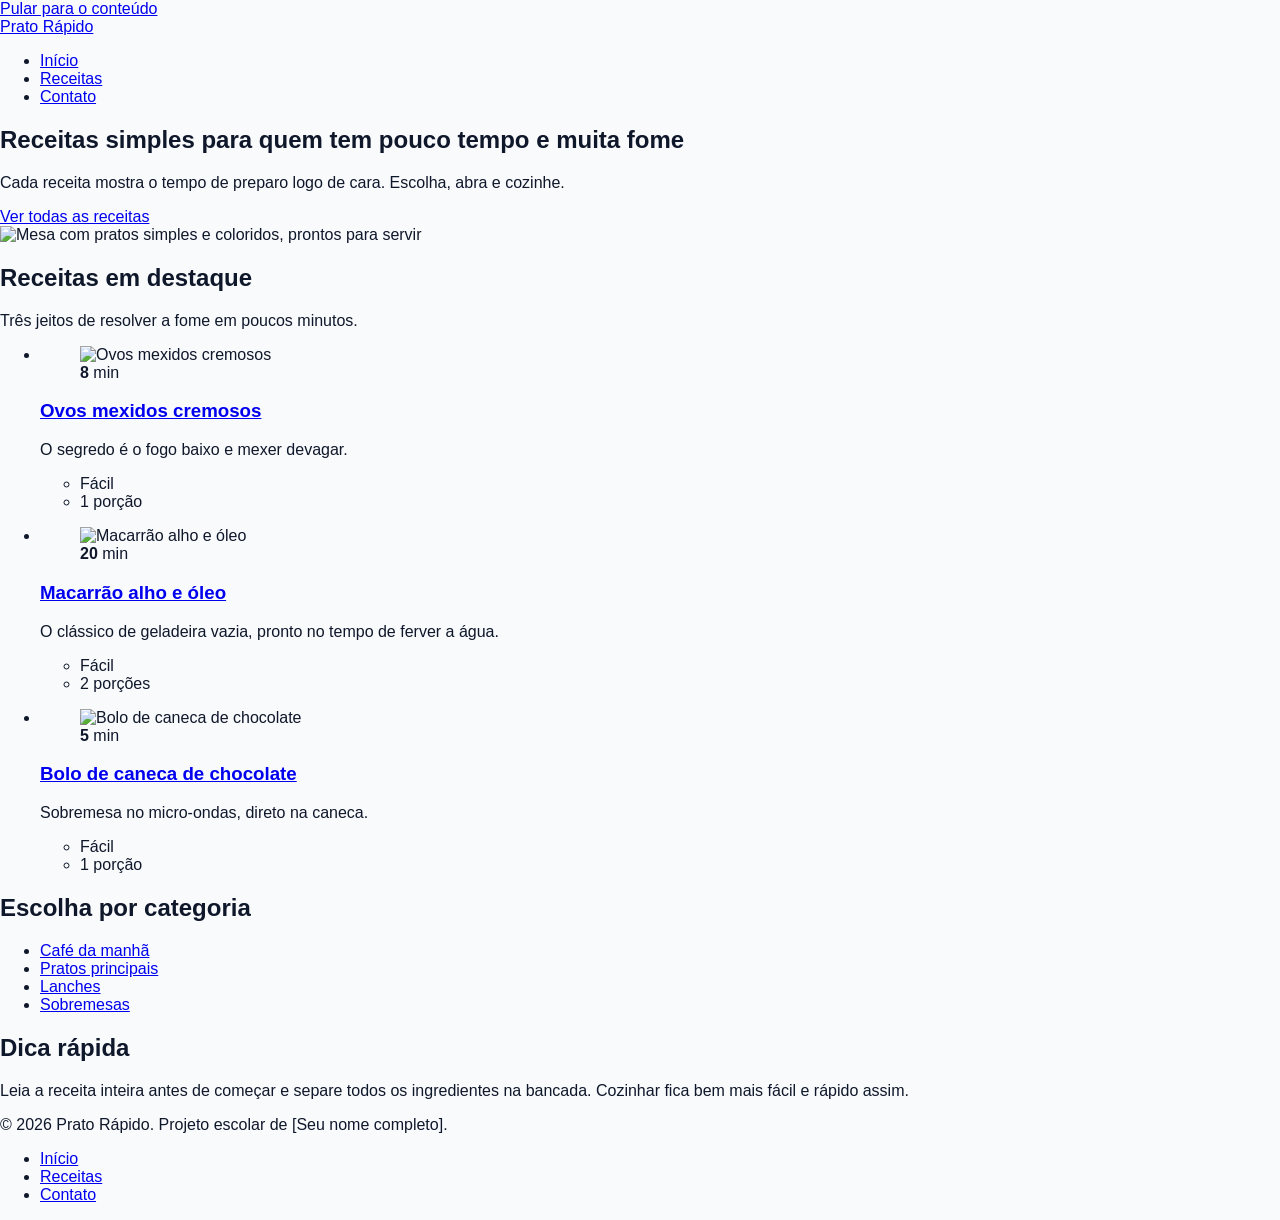
==== index.html @ 252219af "feat: adicionar arquivo index.html e páginas HTML do site" ====
<!doctype html>
<html lang="pt-BR">
  <head>
    <meta charset="UTF-8" />
    <meta
      name="viewport"
      content="width=device-width, initial-scale=1.0"
    />
    <title>Prato Rápido — receitas simples para quem tem pouco tempo</title>
    <meta
      name="description"
      content="Receitas simples e rápidas para quem está começando a cozinhar. Veja o tempo de preparo logo de cara."
    />
    <link
      rel="preconnect"
      href="https://fonts.googleapis.com"
    />
    <link
      rel="preconnect"
      href="https://fonts.gstatic.com"
      crossorigin
    />
    <link
      href="https://fonts.googleapis.com/css2?family=Bricolage+Grotesque:opsz,wght@12..96,500..800&family=DM+Sans:wght@400;500;700&display=swap"
      rel="stylesheet"
    />
    <link
      rel="stylesheet"
      href="/css/global.css"
    />
  </head>
  <body>
    <a
      class="skip-link"
      href="#conteudo"
      >Pular para o conteúdo</a
    >

    <header class="site-header">
      <div class="container header-inner">
        <a
          href="index.html"
          class="logo"
          >Prato Rápido</a
        >
        <nav
          class="main-nav"
          aria-label="Principal"
        >
          <ul>
            <li>
              <a
                href="index.html"
                aria-current="page"
                >Início</a
              >
            </li>
            <li><a href="receitas.html">Receitas</a></li>
            <li><a href="contato.html">Contato</a></li>
          </ul>
        </nav>
      </div>
    </header>

    <main id="conteudo">
      <section
        class="hero"
        aria-labelledby="hero-titulo"
      >
        <div class="container hero-inner">
          <div class="hero-text">
            <h1 id="hero-titulo">
              Receitas simples para quem tem pouco tempo e muita fome
            </h1>
            <p>
              Cada receita mostra o tempo de preparo logo de cara. Escolha, abra
              e cozinhe.
            </p>
            <a
              class="btn"
              href="receitas.html"
              >Ver todas as receitas</a
            >
          </div>
          <div class="hero-media">
            <img
              src="assets/images/hero.jpg"
              alt="Mesa com pratos simples e coloridos, prontos para servir"
              width="1200"
              height="900"
            />
          </div>
        </div>
      </section>

      <section
        class="section band"
        aria-labelledby="destaques-titulo"
      >
        <div class="container">
          <h2 id="destaques-titulo">Receitas em destaque</h2>
          <p class="section-intro">
            Três jeitos de resolver a fome em poucos minutos.
          </p>
          <ul class="cards">
            <li class="card">
              <article class="card-article">
                <figure class="card-media">
                  <img
                    src="assets/images/ovos-mexidos.jpg"
                    alt="Ovos mexidos cremosos"
                    width="800"
                    height="600"
                    loading="lazy"
                  />
                  <figcaption class="badge"><strong>8</strong> min</figcaption>
                </figure>
                <div class="card-body">
                  <h3>
                    <a href="receitas.html#ovos-mexidos"
                      >Ovos mexidos cremosos</a
                    >
                  </h3>
                  <p>O segredo é o fogo baixo e mexer devagar.</p>
                  <ul class="meta">
                    <li>Fácil</li>
                    <li>1 porção</li>
                  </ul>
                </div>
              </article>
            </li>

            <li class="card">
              <article class="card-article">
                <figure class="card-media">
                  <img
                    src="assets/images/macarrao-alho-oleo.jpg"
                    alt="Macarrão alho e óleo"
                    width="800"
                    height="600"
                    loading="lazy"
                  />
                  <figcaption class="badge"><strong>20</strong> min</figcaption>
                </figure>
                <div class="card-body">
                  <h3>
                    <a href="receitas.html#macarrao-alho-oleo"
                      >Macarrão alho e óleo</a
                    >
                  </h3>
                  <p>
                    O clássico de geladeira vazia, pronto no tempo de ferver a
                    água.
                  </p>
                  <ul class="meta">
                    <li>Fácil</li>
                    <li>2 porções</li>
                  </ul>
                </div>
              </article>
            </li>

            <li class="card">
              <article class="card-article">
                <figure class="card-media">
                  <img
                    src="assets/images/bolo-caneca.jpg"
                    alt="Bolo de caneca de chocolate"
                    width="800"
                    height="600"
                    loading="lazy"
                  />
                  <figcaption class="badge"><strong>5</strong> min</figcaption>
                </figure>
                <div class="card-body">
                  <h3>
                    <a href="receitas.html#bolo-caneca"
                      >Bolo de caneca de chocolate</a
                    >
                  </h3>
                  <p>Sobremesa no micro-ondas, direto na caneca.</p>
                  <ul class="meta">
                    <li>Fácil</li>
                    <li>1 porção</li>
                  </ul>
                </div>
              </article>
            </li>
          </ul>
        </div>
      </section>

      <section
        class="section"
        aria-labelledby="categorias-titulo"
      >
        <div class="container">
          <h2 id="categorias-titulo">Escolha por categoria</h2>
          <ul class="chips">
            <li><a href="receitas.html#cafe">Café da manhã</a></li>
            <li><a href="receitas.html#principais">Pratos principais</a></li>
            <li><a href="receitas.html#lanches">Lanches</a></li>
            <li><a href="receitas.html#sobremesas">Sobremesas</a></li>
          </ul>
        </div>
      </section>

      <div class="container tip-wrap">
        <aside
          class="tip"
          aria-labelledby="dica-titulo"
        >
          <h2 id="dica-titulo">Dica rápida</h2>
          <p>
            Leia a receita inteira antes de começar e separe todos os
            ingredientes na bancada. Cozinhar fica bem mais fácil e rápido
            assim.
          </p>
        </aside>
      </div>
    </main>

    <footer class="site-footer">
      <div class="container footer-inner">
        <p>&copy; 2026 Prato Rápido. Projeto escolar de [Seu nome completo].</p>
        <nav
          class="footer-nav"
          aria-label="Rodapé"
        >
          <ul>
            <li><a href="index.html">Início</a></li>
            <li><a href="receitas.html">Receitas</a></li>
            <li><a href="contato.html">Contato</a></li>
          </ul>
        </nav>
      </div>
    </footer>
  </body>
</html>
---- css/global.css ----
:root {
  --color-background: #f8fafc;
  --color-text: #0f172a;
  --color-primary: #2563eb;
}

html {
  font-size: 100%;
}

body {
  margin: 0;
  color: var(--color-text);
  background-color: var(--color-background);
  font-family: Arial, Helvetica, sans-serif;
}
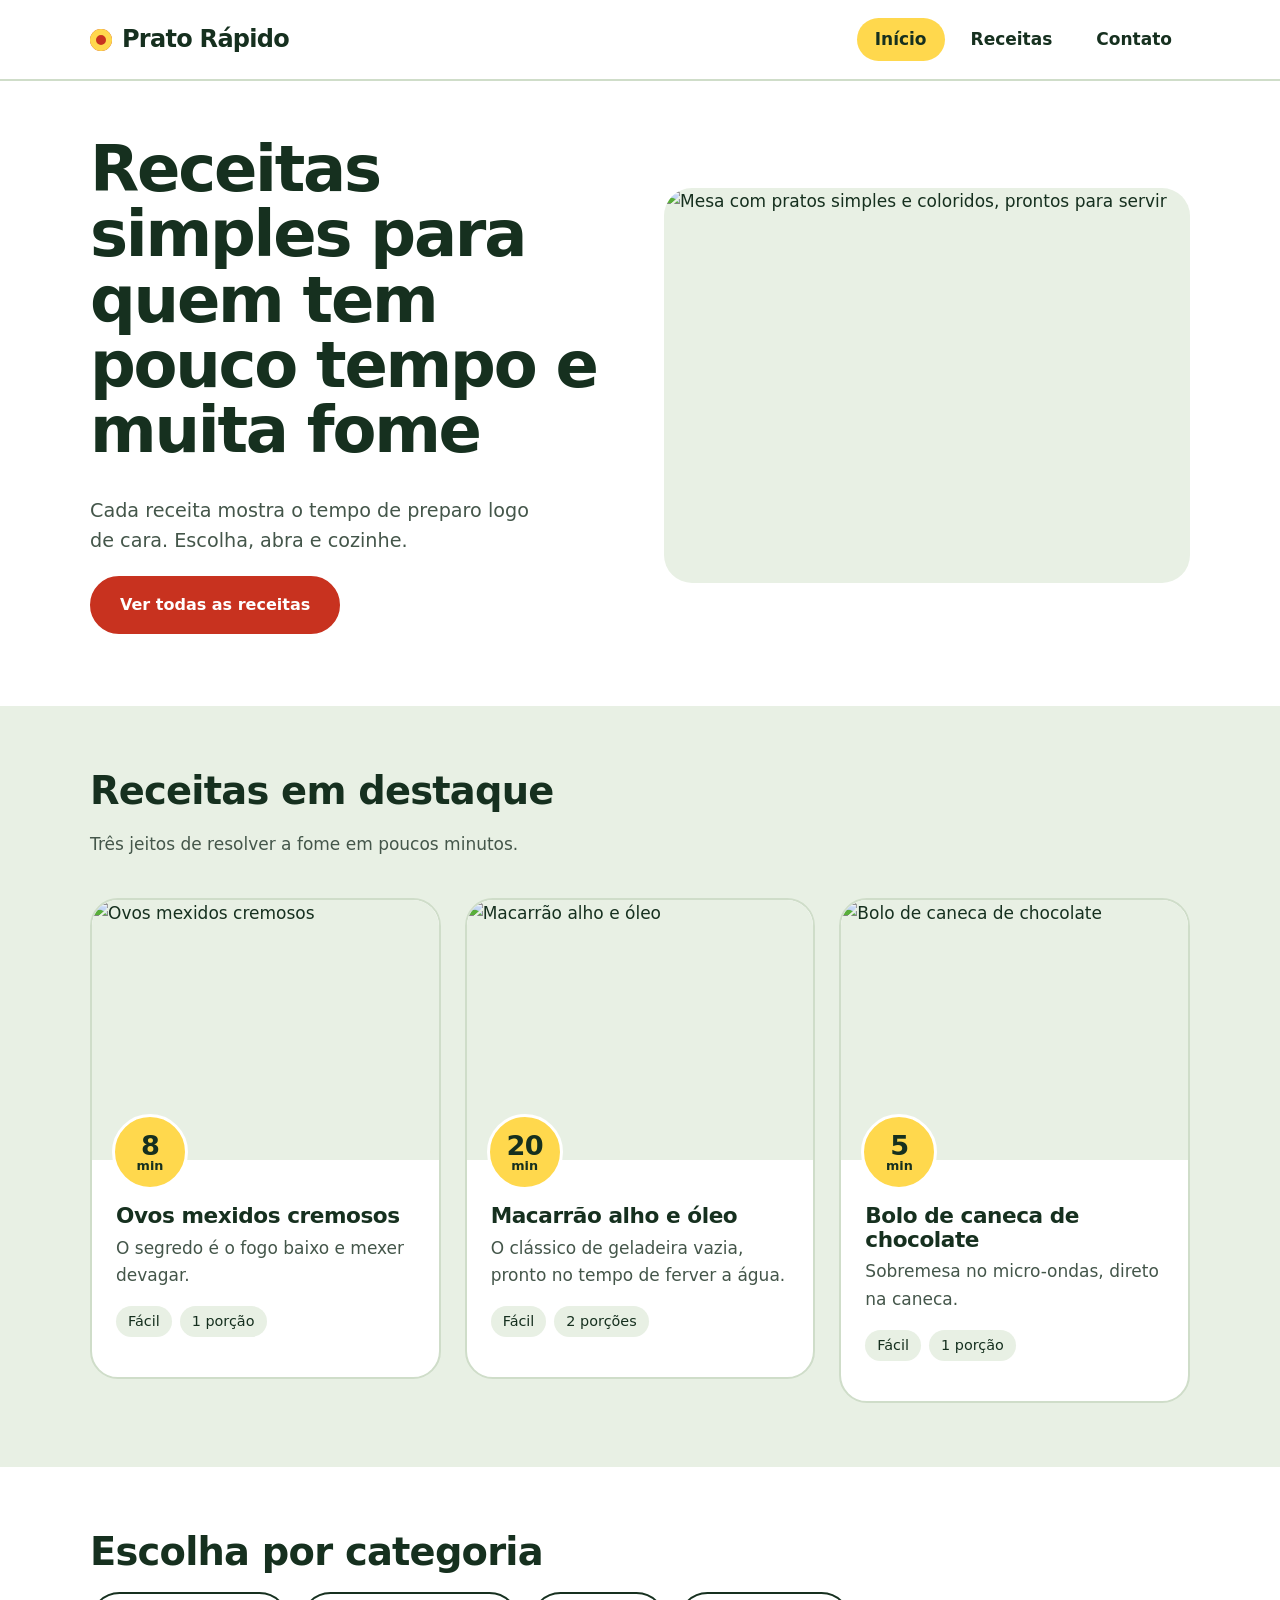
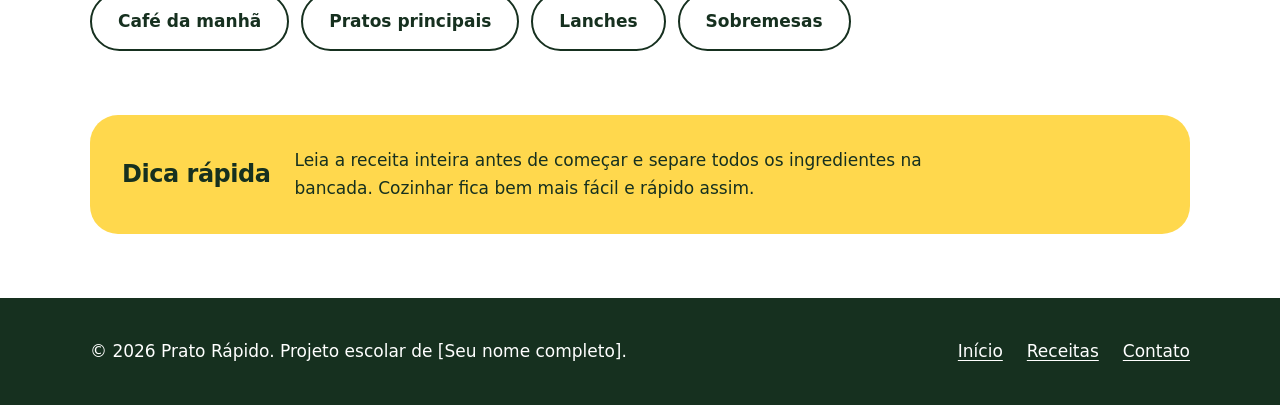
==== commit b419150e: "feat(index): adiciona imagens de destaque na seção principal" ====
--- a/index.html
+++ b/index.html
@@ -84,7 +84,7 @@
           </div>
           <div class="hero-media">
             <img
-              src="assets/images/hero.jpg"
+              src="img/hero.webp"
               alt="Mesa com pratos simples e coloridos, prontos para servir"
               width="1200"
               height="900"
@@ -107,7 +107,7 @@
               <article class="card-article">
                 <figure class="card-media">
                   <img
-                    src="assets/images/ovos-mexidos.jpg"
+                    src="img/ovos.jpeg"
                     alt="Ovos mexidos cremosos"
                     width="800"
                     height="600"
@@ -134,7 +134,7 @@
               <article class="card-article">
                 <figure class="card-media">
                   <img
-                    src="assets/images/macarrao-alho-oleo.jpg"
+                    src="img/macarrao.jpg"
                     alt="Macarrão alho e óleo"
                     width="800"
                     height="600"
@@ -164,7 +164,7 @@
               <article class="card-article">
                 <figure class="card-media">
                   <img
-                    src="assets/images/bolo-caneca.jpg"
+                    src="img/bolo.webp"
                     alt="Bolo de caneca de chocolate"
                     width="800"
                     height="600"
--- a/css/global.css
+++ b/css/global.css
@@ -1,16 +1,624 @@
+/* ===========================================================
+   PRATO RÁPIDO — global.css (Versão 1: HTML + CSS)
+   Layouts feitos com Flexbox.
+   =========================================================== */
+
+/* ---------- 1. Tokens ---------- */
 :root {
-  --color-background: #f8fafc;
-  --color-text: #0f172a;
-  --color-primary: #2563eb;
-}
-
-html {
-  font-size: 100%;
+  --leaf: #16301f; /* texto e rodapé */
+  --leaf-soft: #44564a; /* texto secundário */
+  --tomato: #c8321f; /* ações (contraste 5,3:1 com branco) */
+  --tomato-dark: #a82616;
+  --lemon: #ffd84d; /* selo de tempo e dica */
+  --sage: #e8f0e4; /* faixas de fundo */
+  --sage-line: #cfddc9; /* bordas */
+  --white: #ffffff;
+
+  --font-display: 'Bricolage Grotesque', 'Trebuchet MS', system-ui, sans-serif;
+  --font-body: 'DM Sans', system-ui, -apple-system, 'Segoe UI', sans-serif;
+
+  --radius-lg: 28px;
+  --radius-md: 16px;
+  --gap: 24px;
+  --max: 1100px;
+}
+
+/* ---------- 2. Base ---------- */
+*,
+*::before,
+*::after {
+  box-sizing: border-box;
 }
 
 body {
   margin: 0;
-  color: var(--color-text);
-  background-color: var(--color-background);
-  font-family: Arial, Helvetica, sans-serif;
-}
+  font-family: var(--font-body);
+  font-size: 1.0625rem;
+  line-height: 1.6;
+  color: var(--leaf);
+  background: var(--white);
+}
+
+img {
+  max-width: 100%;
+  height: auto;
+  display: block;
+}
+figure {
+  margin: 0;
+}
+ul,
+ol {
+  margin: 0;
+  padding: 0;
+}
+p {
+  margin: 0 0 1em;
+}
+
+h1,
+h2,
+h3,
+h4 {
+  font-family: var(--font-display);
+  line-height: 1.1;
+  letter-spacing: -0.02em;
+  margin: 0 0 0.5em;
+}
+h1 {
+  font-size: clamp(2.3rem, 6vw, 4rem);
+  font-weight: 800;
+  letter-spacing: -0.035em;
+  line-height: 1.02;
+}
+h2 {
+  font-size: clamp(1.7rem, 3.5vw, 2.4rem);
+  font-weight: 700;
+}
+h3 {
+  font-size: 1.35rem;
+  font-weight: 700;
+}
+h4 {
+  font-size: 1.05rem;
+  font-weight: 700;
+  letter-spacing: 0;
+  margin-bottom: 0.35em;
+}
+
+a {
+  color: var(--tomato);
+  text-underline-offset: 3px;
+}
+a:hover {
+  color: var(--tomato-dark);
+}
+
+:focus-visible {
+  outline: 3px solid var(--tomato);
+  outline-offset: 3px;
+  border-radius: 4px;
+}
+
+.container {
+  width: min(100% - 48px, var(--max));
+  margin-inline: auto;
+}
+
+.skip-link {
+  position: absolute;
+  left: 16px;
+  top: -80px;
+  background: var(--leaf);
+  color: var(--white);
+  padding: 10px 16px;
+  border-radius: var(--radius-md);
+  z-index: 100;
+}
+.skip-link:focus {
+  top: 12px;
+  color: var(--white);
+}
+
+/* ---------- 3. Cabeçalho e menu (Flexbox) ---------- */
+.site-header {
+  background: var(--white);
+  border-bottom: 2px solid var(--sage-line);
+}
+.header-inner {
+  display: flex;
+  align-items: center;
+  justify-content: space-between;
+  flex-wrap: wrap;
+  gap: 12px 32px;
+  padding-block: 18px;
+}
+.logo {
+  display: flex;
+  align-items: center;
+  gap: 10px;
+  font-family: var(--font-display);
+  font-weight: 800;
+  font-size: 1.5rem;
+  letter-spacing: -0.03em;
+  color: var(--leaf);
+  text-decoration: none;
+}
+.logo::before {
+  content: '';
+  width: 22px;
+  height: 22px;
+  border-radius: 50%;
+  background: var(--tomato);
+  box-shadow: inset 0 0 0 6px var(--lemon);
+}
+.logo:hover {
+  color: var(--leaf);
+}
+
+.main-nav ul {
+  display: flex;
+  flex-wrap: wrap;
+  gap: 8px;
+  list-style: none;
+}
+.main-nav a {
+  display: block;
+  padding: 8px 18px;
+  border-radius: 999px;
+  font-weight: 700;
+  color: var(--leaf);
+  text-decoration: none;
+  transition: background-color 0.15s ease;
+}
+.main-nav a:hover {
+  background: var(--sage);
+  color: var(--leaf);
+}
+.main-nav a[aria-current='page'] {
+  background: var(--lemon);
+}
+
+/* ---------- 4. Botões ---------- */
+.btn {
+  display: inline-block;
+  padding: 14px 28px;
+  border: 2px solid var(--tomato);
+  border-radius: 999px;
+  background: var(--tomato);
+  color: var(--white);
+  font-family: var(--font-body);
+  font-size: 1rem;
+  font-weight: 700;
+  text-decoration: none;
+  cursor: pointer;
+  transition:
+    background-color 0.15s ease,
+    border-color 0.15s ease;
+}
+.btn:hover {
+  background: var(--tomato-dark);
+  border-color: var(--tomato-dark);
+  color: var(--white);
+}
+
+/* ---------- 5. Hero ---------- */
+.hero {
+  padding-block: 56px 72px;
+}
+.hero-inner {
+  display: flex;
+  align-items: center;
+  gap: 48px;
+}
+.hero-text {
+  flex: 1 1 50%;
+}
+.hero-text p {
+  max-width: 38ch;
+  color: var(--leaf-soft);
+  font-size: 1.2rem;
+}
+.hero-media {
+  flex: 1 1 50%;
+}
+.hero-media img {
+  width: 100%;
+  aspect-ratio: 4 / 3;
+  object-fit: cover;
+  border-radius: var(--radius-lg);
+  background: var(--sage);
+}
+
+/* ---------- 6. Seções ---------- */
+.section {
+  padding-block: 64px;
+}
+.band {
+  background: var(--sage);
+}
+.section-intro {
+  max-width: 56ch;
+  color: var(--leaf-soft);
+  margin-bottom: 40px;
+}
+
+/* ---------- 7. Cards de receita (Flexbox) ---------- */
+.cards {
+  display: flex;
+  flex-wrap: wrap;
+  align-items: flex-start;
+  gap: 48px var(--gap);
+  list-style: none;
+}
+.card {
+  flex: 1 1 300px;
+  max-width: 520px;
+  display: flex;
+  flex-direction: column;
+  background: var(--white);
+  border: 2px solid var(--sage-line);
+  border-radius: var(--radius-lg);
+}
+.card-media {
+  position: relative;
+}
+.card-media img {
+  width: 100%;
+  aspect-ratio: 4 / 3;
+  object-fit: cover;
+  border-radius: calc(var(--radius-lg) - 2px) calc(var(--radius-lg) - 2px) 0 0;
+  background: var(--sage);
+}
+
+/* selo de tempo: elemento de assinatura do portal */
+.badge {
+  position: absolute;
+  left: 20px;
+  bottom: -30px;
+  width: 76px;
+  height: 76px;
+  display: flex;
+  flex-direction: column;
+  align-items: center;
+  justify-content: center;
+  border-radius: 50%;
+  background: var(--lemon);
+  border: 3px solid var(--white);
+  color: var(--leaf);
+  font-size: 0.8rem;
+  font-weight: 700;
+  line-height: 1;
+}
+.badge strong {
+  font-family: var(--font-display);
+  font-size: 1.7rem;
+  font-weight: 800;
+  letter-spacing: -0.03em;
+}
+
+.card-body {
+  display: flex;
+  flex-direction: column;
+  flex: 1;
+  padding: 44px 24px 24px;
+}
+.card-body h3 {
+  margin-bottom: 0.3em;
+}
+.card-body h3 a {
+  color: var(--leaf);
+  text-decoration: none;
+}
+.card-body h3 a:hover {
+  color: var(--tomato);
+  text-decoration: underline;
+}
+.card-body > p {
+  color: var(--leaf-soft);
+}
+
+.meta {
+  display: flex;
+  flex-wrap: wrap;
+  gap: 8px;
+  list-style: none;
+  margin-bottom: 16px;
+}
+.meta li {
+  padding: 4px 12px;
+  border-radius: 999px;
+  background: var(--sage);
+  font-size: 0.9rem;
+  font-weight: 500;
+}
+
+/* ingredientes e preparo (details/summary: HTML puro) */
+details {
+  margin-top: 4px;
+}
+summary {
+  display: inline-block;
+  padding: 10px 20px;
+  border: 2px solid var(--leaf);
+  border-radius: 999px;
+  font-weight: 700;
+  cursor: pointer;
+  list-style: none;
+  transition: background-color 0.15s ease;
+}
+summary::-webkit-details-marker {
+  display: none;
+}
+summary:hover {
+  background: var(--lemon);
+}
+details[open] summary {
+  background: var(--leaf);
+  color: var(--white);
+}
+details[open] summary:hover {
+  background: var(--leaf);
+}
+.recipe-steps {
+  padding-top: 20px;
+}
+.recipe-steps ul,
+.recipe-steps ol {
+  padding-left: 1.3em;
+  margin-bottom: 16px;
+}
+.recipe-steps li {
+  margin-bottom: 6px;
+}
+.recipe-steps li::marker {
+  color: var(--tomato);
+  font-weight: 700;
+}
+
+/* ---------- 8. Categorias (chips) ---------- */
+.chips {
+  display: flex;
+  flex-wrap: wrap;
+  gap: 12px;
+  list-style: none;
+}
+.chips a {
+  display: block;
+  padding: 14px 26px;
+  border: 2px solid var(--leaf);
+  border-radius: 999px;
+  background: var(--white);
+  color: var(--leaf);
+  font-weight: 700;
+  text-decoration: none;
+  transition: background-color 0.15s ease;
+}
+.chips a:hover {
+  background: var(--lemon);
+  color: var(--leaf);
+}
+
+/* ---------- 9. Dica rápida (aside) ---------- */
+.tip {
+  display: flex;
+  align-items: center;
+  gap: 24px;
+  padding: 32px;
+  border-radius: var(--radius-lg);
+  background: var(--lemon);
+}
+.tip h2 {
+  font-size: 1.5rem;
+  margin: 0;
+  flex: 0 0 auto;
+}
+.tip p {
+  margin: 0;
+  flex: 1 1 auto;
+  max-width: 60ch;
+}
+
+/* ---------- 10. Página de receitas ---------- */
+.page-head {
+  padding-block: 56px 32px;
+}
+.page-head p {
+  max-width: 56ch;
+  color: var(--leaf-soft);
+  font-size: 1.15rem;
+}
+.category-nav {
+  padding-bottom: 8px;
+}
+.category-block {
+  padding-block: 40px;
+}
+.category-block + .category-block {
+  border-top: 2px solid var(--sage-line);
+}
+.category-block h2 {
+  margin-bottom: 32px;
+}
+
+/* ---------- 11. Contato (Flexbox) ---------- */
+.contact-layout {
+  display: flex;
+  align-items: flex-start;
+  gap: 48px;
+}
+.contact-form {
+  flex: 1 1 60%;
+}
+.about-box {
+  flex: 1 1 32%;
+  padding: 28px;
+  border: 2px solid var(--sage-line);
+  border-radius: var(--radius-lg);
+  background: var(--sage);
+}
+.about-box p:last-child {
+  margin-bottom: 0;
+}
+
+.field {
+  display: flex;
+  flex-direction: column;
+  gap: 6px;
+  margin-bottom: 20px;
+  border: 0;
+  padding: 0;
+}
+.field label,
+.field legend {
+  font-weight: 700;
+  padding: 0;
+}
+.field input[type='text'],
+.field input[type='email'],
+.field select,
+.field textarea {
+  width: 100%;
+  padding: 12px 16px;
+  border: 2px solid var(--sage-line);
+  border-radius: var(--radius-md);
+  background: var(--white);
+  font-family: var(--font-body);
+  font-size: 1rem;
+  color: var(--leaf);
+}
+.field textarea {
+  min-height: 150px;
+  resize: vertical;
+}
+.field input:hover,
+.field select:hover,
+.field textarea:hover {
+  border-color: var(--leaf-soft);
+}
+.field input:focus,
+.field select:focus,
+.field textarea:focus {
+  outline: 3px solid var(--lemon);
+  border-color: var(--leaf);
+}
+.field-hint {
+  font-size: 0.9rem;
+  color: var(--leaf-soft);
+}
+.radio-group {
+  display: flex;
+  flex-wrap: wrap;
+  gap: 8px 24px;
+}
+.radio-group label {
+  display: flex;
+  align-items: center;
+  gap: 8px;
+  font-weight: 500;
+}
+.radio-group input {
+  width: 20px;
+  height: 20px;
+  accent-color: var(--tomato);
+}
+
+/* ---------- 12. Rodapé ---------- */
+.site-footer {
+  background: var(--leaf);
+  color: var(--white);
+  padding-block: 40px;
+}
+.footer-inner {
+  display: flex;
+  flex-wrap: wrap;
+  justify-content: space-between;
+  align-items: center;
+  gap: 16px 32px;
+}
+.footer-inner p {
+  margin: 0;
+}
+.footer-nav ul {
+  display: flex;
+  flex-wrap: wrap;
+  gap: 8px 24px;
+  list-style: none;
+}
+.site-footer a {
+  color: var(--white);
+  text-underline-offset: 3px;
+}
+.site-footer a:hover {
+  color: var(--lemon);
+}
+.site-footer :focus-visible {
+  outline-color: var(--lemon);
+}
+
+/* ---------- 13. Responsivo ---------- */
+@media (max-width: 900px) {
+  .hero-inner {
+    flex-direction: column;
+    align-items: stretch;
+    gap: 32px;
+  }
+  .contact-layout {
+    flex-direction: column;
+    align-items: stretch;
+  }
+  .tip {
+    flex-direction: column;
+    align-items: flex-start;
+    gap: 12px;
+  }
+}
+
+@media (max-width: 600px) {
+  body {
+    font-size: 1rem;
+  }
+  .container {
+    width: min(100% - 32px, var(--max));
+  }
+  .hero {
+    padding-block: 32px 48px;
+  }
+  .section {
+    padding-block: 48px;
+  }
+  .header-inner {
+    justify-content: center;
+  }
+  .main-nav a {
+    padding: 8px 14px;
+  }
+  .card {
+    max-width: none;
+  }
+  .footer-inner {
+    flex-direction: column;
+    align-items: flex-start;
+  }
+}
+
+@media (prefers-reduced-motion: reduce) {
+  * {
+    transition: none !important;
+  }
+}
+
+/* article dentro do card */
+.card-article {
+  display: flex;
+  flex-direction: column;
+  flex: 1;
+}
+
+.section-tight {
+  padding-top: 8px;
+}
+
+.tip-wrap {
+  padding-bottom: 64px;
+}
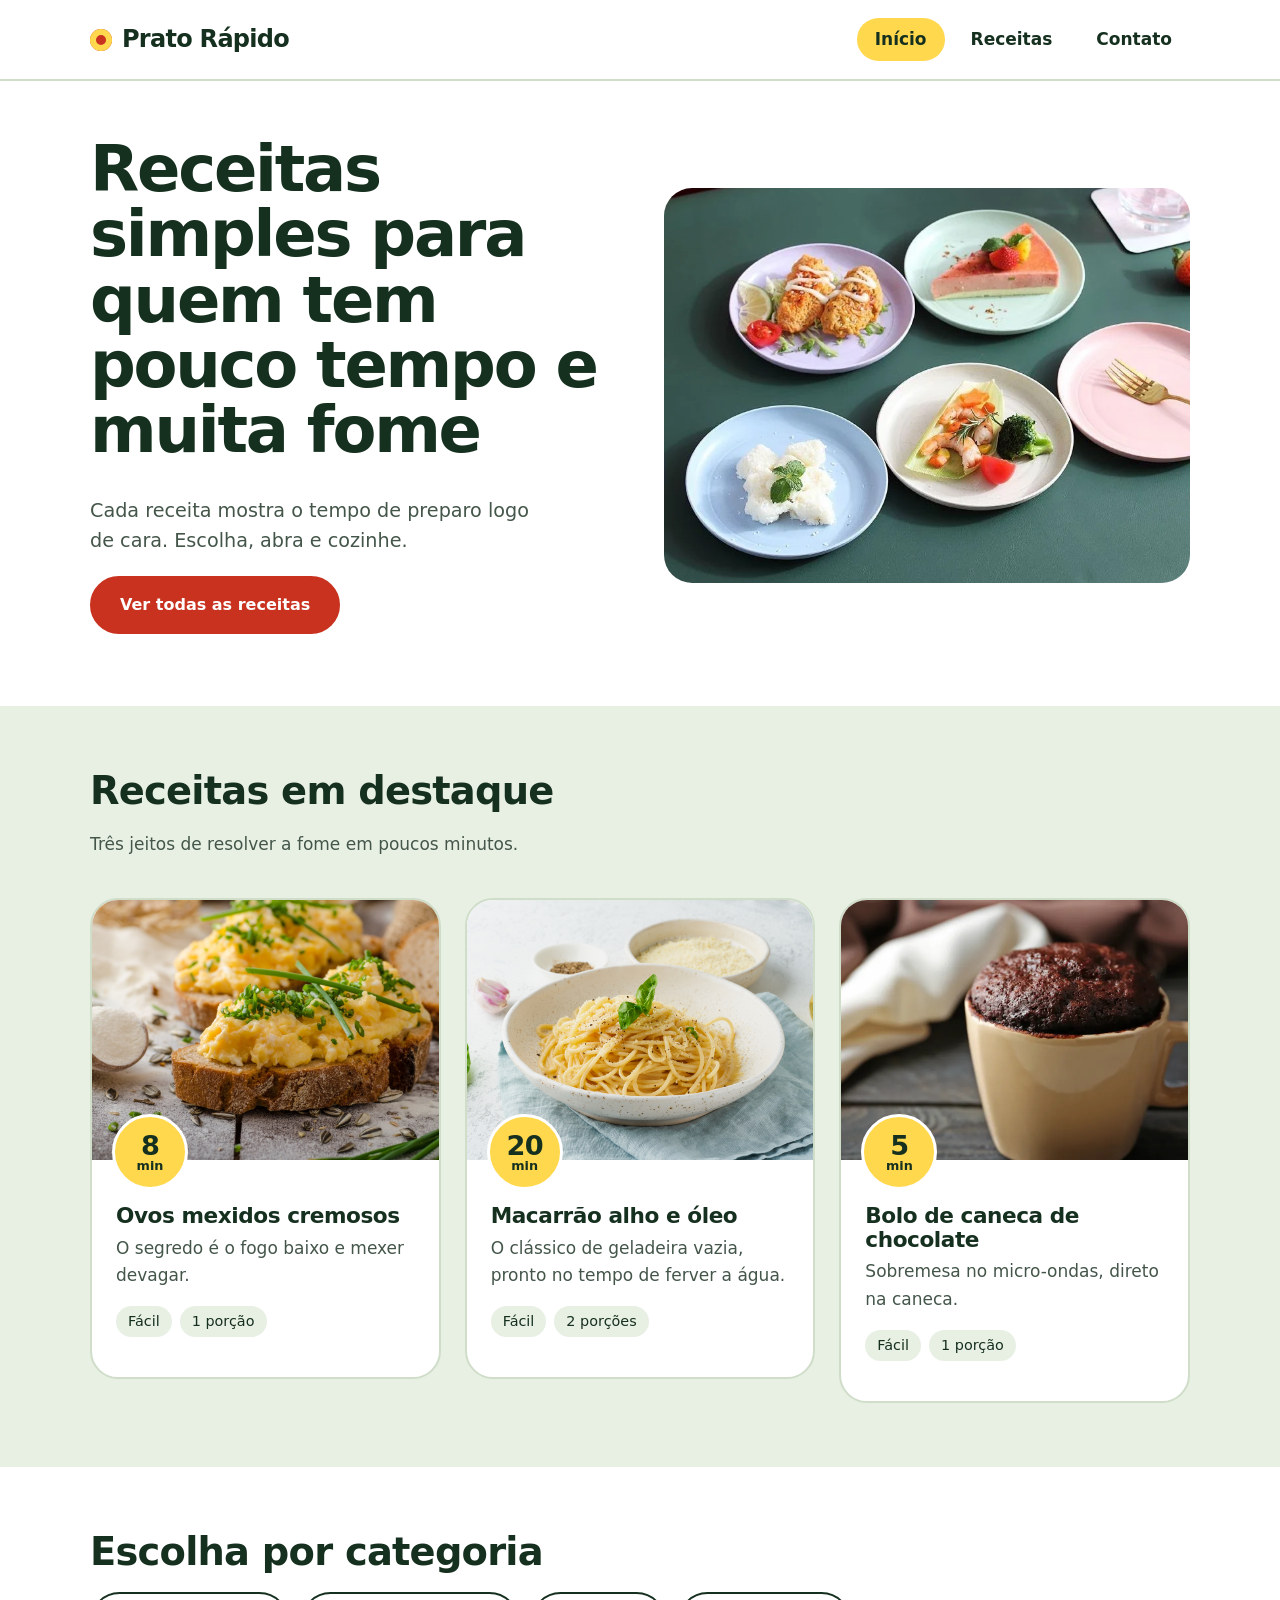
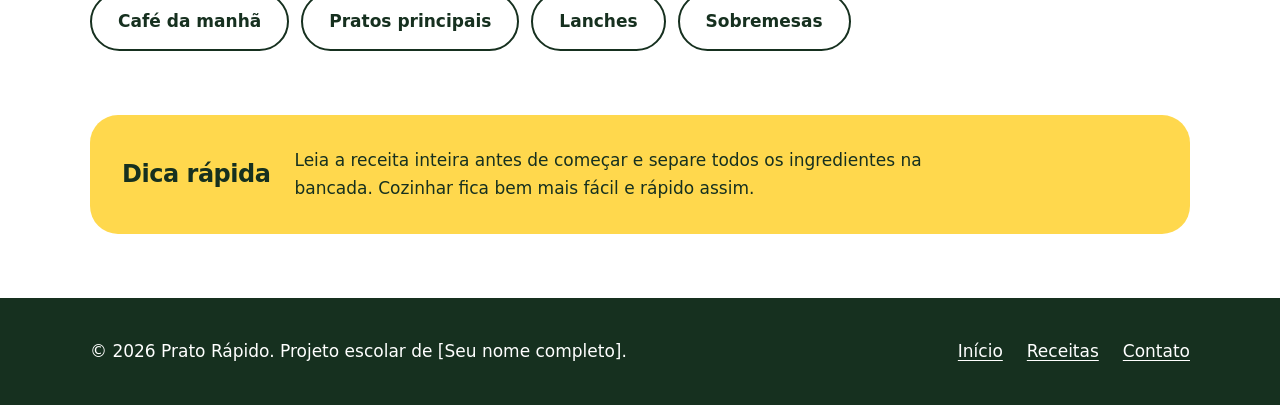
==== commit 50b2b691: "Refact: ajusta global.css para style.css" ====
--- a/index.html
+++ b/index.html
@@ -26,7 +26,7 @@
     />
     <link
       rel="stylesheet"
-      href="/css/global.css"
+      href="/css/style.css"
     />
   </head>
   <body>
--- a/css/style.css
+++ b/css/style.css
@@ -0,0 +1,624 @@
+/* ===========================================================
+   PRATO RÁPIDO — global.css (Versão 1: HTML + CSS)
+   Layouts feitos com Flexbox.
+   =========================================================== */
+
+/* ---------- 1. Tokens ---------- */
+:root {
+  --leaf: #16301f; /* texto e rodapé */
+  --leaf-soft: #44564a; /* texto secundário */
+  --tomato: #c8321f; /* ações (contraste 5,3:1 com branco) */
+  --tomato-dark: #a82616;
+  --lemon: #ffd84d; /* selo de tempo e dica */
+  --sage: #e8f0e4; /* faixas de fundo */
+  --sage-line: #cfddc9; /* bordas */
+  --white: #ffffff;
+
+  --font-display: 'Bricolage Grotesque', 'Trebuchet MS', system-ui, sans-serif;
+  --font-body: 'DM Sans', system-ui, -apple-system, 'Segoe UI', sans-serif;
+
+  --radius-lg: 28px;
+  --radius-md: 16px;
+  --gap: 24px;
+  --max: 1100px;
+}
+
+/* ---------- 2. Base ---------- */
+*,
+*::before,
+*::after {
+  box-sizing: border-box;
+}
+
+body {
+  margin: 0;
+  font-family: var(--font-body);
+  font-size: 1.0625rem;
+  line-height: 1.6;
+  color: var(--leaf);
+  background: var(--white);
+}
+
+img {
+  max-width: 100%;
+  height: auto;
+  display: block;
+}
+figure {
+  margin: 0;
+}
+ul,
+ol {
+  margin: 0;
+  padding: 0;
+}
+p {
+  margin: 0 0 1em;
+}
+
+h1,
+h2,
+h3,
+h4 {
+  font-family: var(--font-display);
+  line-height: 1.1;
+  letter-spacing: -0.02em;
+  margin: 0 0 0.5em;
+}
+h1 {
+  font-size: clamp(2.3rem, 6vw, 4rem);
+  font-weight: 800;
+  letter-spacing: -0.035em;
+  line-height: 1.02;
+}
+h2 {
+  font-size: clamp(1.7rem, 3.5vw, 2.4rem);
+  font-weight: 700;
+}
+h3 {
+  font-size: 1.35rem;
+  font-weight: 700;
+}
+h4 {
+  font-size: 1.05rem;
+  font-weight: 700;
+  letter-spacing: 0;
+  margin-bottom: 0.35em;
+}
+
+a {
+  color: var(--tomato);
+  text-underline-offset: 3px;
+}
+a:hover {
+  color: var(--tomato-dark);
+}
+
+:focus-visible {
+  outline: 3px solid var(--tomato);
+  outline-offset: 3px;
+  border-radius: 4px;
+}
+
+.container {
+  width: min(100% - 48px, var(--max));
+  margin-inline: auto;
+}
+
+.skip-link {
+  position: absolute;
+  left: 16px;
+  top: -80px;
+  background: var(--leaf);
+  color: var(--white);
+  padding: 10px 16px;
+  border-radius: var(--radius-md);
+  z-index: 100;
+}
+.skip-link:focus {
+  top: 12px;
+  color: var(--white);
+}
+
+/* ---------- 3. Cabeçalho e menu (Flexbox) ---------- */
+.site-header {
+  background: var(--white);
+  border-bottom: 2px solid var(--sage-line);
+}
+.header-inner {
+  display: flex;
+  align-items: center;
+  justify-content: space-between;
+  flex-wrap: wrap;
+  gap: 12px 32px;
+  padding-block: 18px;
+}
+.logo {
+  display: flex;
+  align-items: center;
+  gap: 10px;
+  font-family: var(--font-display);
+  font-weight: 800;
+  font-size: 1.5rem;
+  letter-spacing: -0.03em;
+  color: var(--leaf);
+  text-decoration: none;
+}
+.logo::before {
+  content: '';
+  width: 22px;
+  height: 22px;
+  border-radius: 50%;
+  background: var(--tomato);
+  box-shadow: inset 0 0 0 6px var(--lemon);
+}
+.logo:hover {
+  color: var(--leaf);
+}
+
+.main-nav ul {
+  display: flex;
+  flex-wrap: wrap;
+  gap: 8px;
+  list-style: none;
+}
+.main-nav a {
+  display: block;
+  padding: 8px 18px;
+  border-radius: 999px;
+  font-weight: 700;
+  color: var(--leaf);
+  text-decoration: none;
+  transition: background-color 0.15s ease;
+}
+.main-nav a:hover {
+  background: var(--sage);
+  color: var(--leaf);
+}
+.main-nav a[aria-current='page'] {
+  background: var(--lemon);
+}
+
+/* ---------- 4. Botões ---------- */
+.btn {
+  display: inline-block;
+  padding: 14px 28px;
+  border: 2px solid var(--tomato);
+  border-radius: 999px;
+  background: var(--tomato);
+  color: var(--white);
+  font-family: var(--font-body);
+  font-size: 1rem;
+  font-weight: 700;
+  text-decoration: none;
+  cursor: pointer;
+  transition:
+    background-color 0.15s ease,
+    border-color 0.15s ease;
+}
+.btn:hover {
+  background: var(--tomato-dark);
+  border-color: var(--tomato-dark);
+  color: var(--white);
+}
+
+/* ---------- 5. Hero ---------- */
+.hero {
+  padding-block: 56px 72px;
+}
+.hero-inner {
+  display: flex;
+  align-items: center;
+  gap: 48px;
+}
+.hero-text {
+  flex: 1 1 50%;
+}
+.hero-text p {
+  max-width: 38ch;
+  color: var(--leaf-soft);
+  font-size: 1.2rem;
+}
+.hero-media {
+  flex: 1 1 50%;
+}
+.hero-media img {
+  width: 100%;
+  aspect-ratio: 4 / 3;
+  object-fit: cover;
+  border-radius: var(--radius-lg);
+  background: var(--sage);
+}
+
+/* ---------- 6. Seções ---------- */
+.section {
+  padding-block: 64px;
+}
+.band {
+  background: var(--sage);
+}
+.section-intro {
+  max-width: 56ch;
+  color: var(--leaf-soft);
+  margin-bottom: 40px;
+}
+
+/* ---------- 7. Cards de receita (Flexbox) ---------- */
+.cards {
+  display: flex;
+  flex-wrap: wrap;
+  align-items: flex-start;
+  gap: 48px var(--gap);
+  list-style: none;
+}
+.card {
+  flex: 1 1 300px;
+  max-width: 520px;
+  display: flex;
+  flex-direction: column;
+  background: var(--white);
+  border: 2px solid var(--sage-line);
+  border-radius: var(--radius-lg);
+}
+.card-media {
+  position: relative;
+}
+.card-media img {
+  width: 100%;
+  aspect-ratio: 4 / 3;
+  object-fit: cover;
+  border-radius: calc(var(--radius-lg) - 2px) calc(var(--radius-lg) - 2px) 0 0;
+  background: var(--sage);
+}
+
+/* selo de tempo: elemento de assinatura do portal */
+.badge {
+  position: absolute;
+  left: 20px;
+  bottom: -30px;
+  width: 76px;
+  height: 76px;
+  display: flex;
+  flex-direction: column;
+  align-items: center;
+  justify-content: center;
+  border-radius: 50%;
+  background: var(--lemon);
+  border: 3px solid var(--white);
+  color: var(--leaf);
+  font-size: 0.8rem;
+  font-weight: 700;
+  line-height: 1;
+}
+.badge strong {
+  font-family: var(--font-display);
+  font-size: 1.7rem;
+  font-weight: 800;
+  letter-spacing: -0.03em;
+}
+
+.card-body {
+  display: flex;
+  flex-direction: column;
+  flex: 1;
+  padding: 44px 24px 24px;
+}
+.card-body h3 {
+  margin-bottom: 0.3em;
+}
+.card-body h3 a {
+  color: var(--leaf);
+  text-decoration: none;
+}
+.card-body h3 a:hover {
+  color: var(--tomato);
+  text-decoration: underline;
+}
+.card-body > p {
+  color: var(--leaf-soft);
+}
+
+.meta {
+  display: flex;
+  flex-wrap: wrap;
+  gap: 8px;
+  list-style: none;
+  margin-bottom: 16px;
+}
+.meta li {
+  padding: 4px 12px;
+  border-radius: 999px;
+  background: var(--sage);
+  font-size: 0.9rem;
+  font-weight: 500;
+}
+
+/* ingredientes e preparo (details/summary: HTML puro) */
+details {
+  margin-top: 4px;
+}
+summary {
+  display: inline-block;
+  padding: 10px 20px;
+  border: 2px solid var(--leaf);
+  border-radius: 999px;
+  font-weight: 700;
+  cursor: pointer;
+  list-style: none;
+  transition: background-color 0.15s ease;
+}
+summary::-webkit-details-marker {
+  display: none;
+}
+summary:hover {
+  background: var(--lemon);
+}
+details[open] summary {
+  background: var(--leaf);
+  color: var(--white);
+}
+details[open] summary:hover {
+  background: var(--leaf);
+}
+.recipe-steps {
+  padding-top: 20px;
+}
+.recipe-steps ul,
+.recipe-steps ol {
+  padding-left: 1.3em;
+  margin-bottom: 16px;
+}
+.recipe-steps li {
+  margin-bottom: 6px;
+}
+.recipe-steps li::marker {
+  color: var(--tomato);
+  font-weight: 700;
+}
+
+/* ---------- 8. Categorias (chips) ---------- */
+.chips {
+  display: flex;
+  flex-wrap: wrap;
+  gap: 12px;
+  list-style: none;
+}
+.chips a {
+  display: block;
+  padding: 14px 26px;
+  border: 2px solid var(--leaf);
+  border-radius: 999px;
+  background: var(--white);
+  color: var(--leaf);
+  font-weight: 700;
+  text-decoration: none;
+  transition: background-color 0.15s ease;
+}
+.chips a:hover {
+  background: var(--lemon);
+  color: var(--leaf);
+}
+
+/* ---------- 9. Dica rápida (aside) ---------- */
+.tip {
+  display: flex;
+  align-items: center;
+  gap: 24px;
+  padding: 32px;
+  border-radius: var(--radius-lg);
+  background: var(--lemon);
+}
+.tip h2 {
+  font-size: 1.5rem;
+  margin: 0;
+  flex: 0 0 auto;
+}
+.tip p {
+  margin: 0;
+  flex: 1 1 auto;
+  max-width: 60ch;
+}
+
+/* ---------- 10. Página de receitas ---------- */
+.page-head {
+  padding-block: 56px 32px;
+}
+.page-head p {
+  max-width: 56ch;
+  color: var(--leaf-soft);
+  font-size: 1.15rem;
+}
+.category-nav {
+  padding-bottom: 8px;
+}
+.category-block {
+  padding-block: 40px;
+}
+.category-block + .category-block {
+  border-top: 2px solid var(--sage-line);
+}
+.category-block h2 {
+  margin-bottom: 32px;
+}
+
+/* ---------- 11. Contato (Flexbox) ---------- */
+.contact-layout {
+  display: flex;
+  align-items: flex-start;
+  gap: 48px;
+}
+.contact-form {
+  flex: 1 1 60%;
+}
+.about-box {
+  flex: 1 1 32%;
+  padding: 28px;
+  border: 2px solid var(--sage-line);
+  border-radius: var(--radius-lg);
+  background: var(--sage);
+}
+.about-box p:last-child {
+  margin-bottom: 0;
+}
+
+.field {
+  display: flex;
+  flex-direction: column;
+  gap: 6px;
+  margin-bottom: 20px;
+  border: 0;
+  padding: 0;
+}
+.field label,
+.field legend {
+  font-weight: 700;
+  padding: 0;
+}
+.field input[type='text'],
+.field input[type='email'],
+.field select,
+.field textarea {
+  width: 100%;
+  padding: 12px 16px;
+  border: 2px solid var(--sage-line);
+  border-radius: var(--radius-md);
+  background: var(--white);
+  font-family: var(--font-body);
+  font-size: 1rem;
+  color: var(--leaf);
+}
+.field textarea {
+  min-height: 150px;
+  resize: vertical;
+}
+.field input:hover,
+.field select:hover,
+.field textarea:hover {
+  border-color: var(--leaf-soft);
+}
+.field input:focus,
+.field select:focus,
+.field textarea:focus {
+  outline: 3px solid var(--lemon);
+  border-color: var(--leaf);
+}
+.field-hint {
+  font-size: 0.9rem;
+  color: var(--leaf-soft);
+}
+.radio-group {
+  display: flex;
+  flex-wrap: wrap;
+  gap: 8px 24px;
+}
+.radio-group label {
+  display: flex;
+  align-items: center;
+  gap: 8px;
+  font-weight: 500;
+}
+.radio-group input {
+  width: 20px;
+  height: 20px;
+  accent-color: var(--tomato);
+}
+
+/* ---------- 12. Rodapé ---------- */
+.site-footer {
+  background: var(--leaf);
+  color: var(--white);
+  padding-block: 40px;
+}
+.footer-inner {
+  display: flex;
+  flex-wrap: wrap;
+  justify-content: space-between;
+  align-items: center;
+  gap: 16px 32px;
+}
+.footer-inner p {
+  margin: 0;
+}
+.footer-nav ul {
+  display: flex;
+  flex-wrap: wrap;
+  gap: 8px 24px;
+  list-style: none;
+}
+.site-footer a {
+  color: var(--white);
+  text-underline-offset: 3px;
+}
+.site-footer a:hover {
+  color: var(--lemon);
+}
+.site-footer :focus-visible {
+  outline-color: var(--lemon);
+}
+
+/* ---------- 13. Responsivo ---------- */
+@media (max-width: 900px) {
+  .hero-inner {
+    flex-direction: column;
+    align-items: stretch;
+    gap: 32px;
+  }
+  .contact-layout {
+    flex-direction: column;
+    align-items: stretch;
+  }
+  .tip {
+    flex-direction: column;
+    align-items: flex-start;
+    gap: 12px;
+  }
+}
+
+@media (max-width: 600px) {
+  body {
+    font-size: 1rem;
+  }
+  .container {
+    width: min(100% - 32px, var(--max));
+  }
+  .hero {
+    padding-block: 32px 48px;
+  }
+  .section {
+    padding-block: 48px;
+  }
+  .header-inner {
+    justify-content: center;
+  }
+  .main-nav a {
+    padding: 8px 14px;
+  }
+  .card {
+    max-width: none;
+  }
+  .footer-inner {
+    flex-direction: column;
+    align-items: flex-start;
+  }
+}
+
+@media (prefers-reduced-motion: reduce) {
+  * {
+    transition: none !important;
+  }
+}
+
+/* article dentro do card */
+.card-article {
+  display: flex;
+  flex-direction: column;
+  flex: 1;
+}
+
+.section-tight {
+  padding-top: 8px;
+}
+
+.tip-wrap {
+  padding-bottom: 64px;
+}
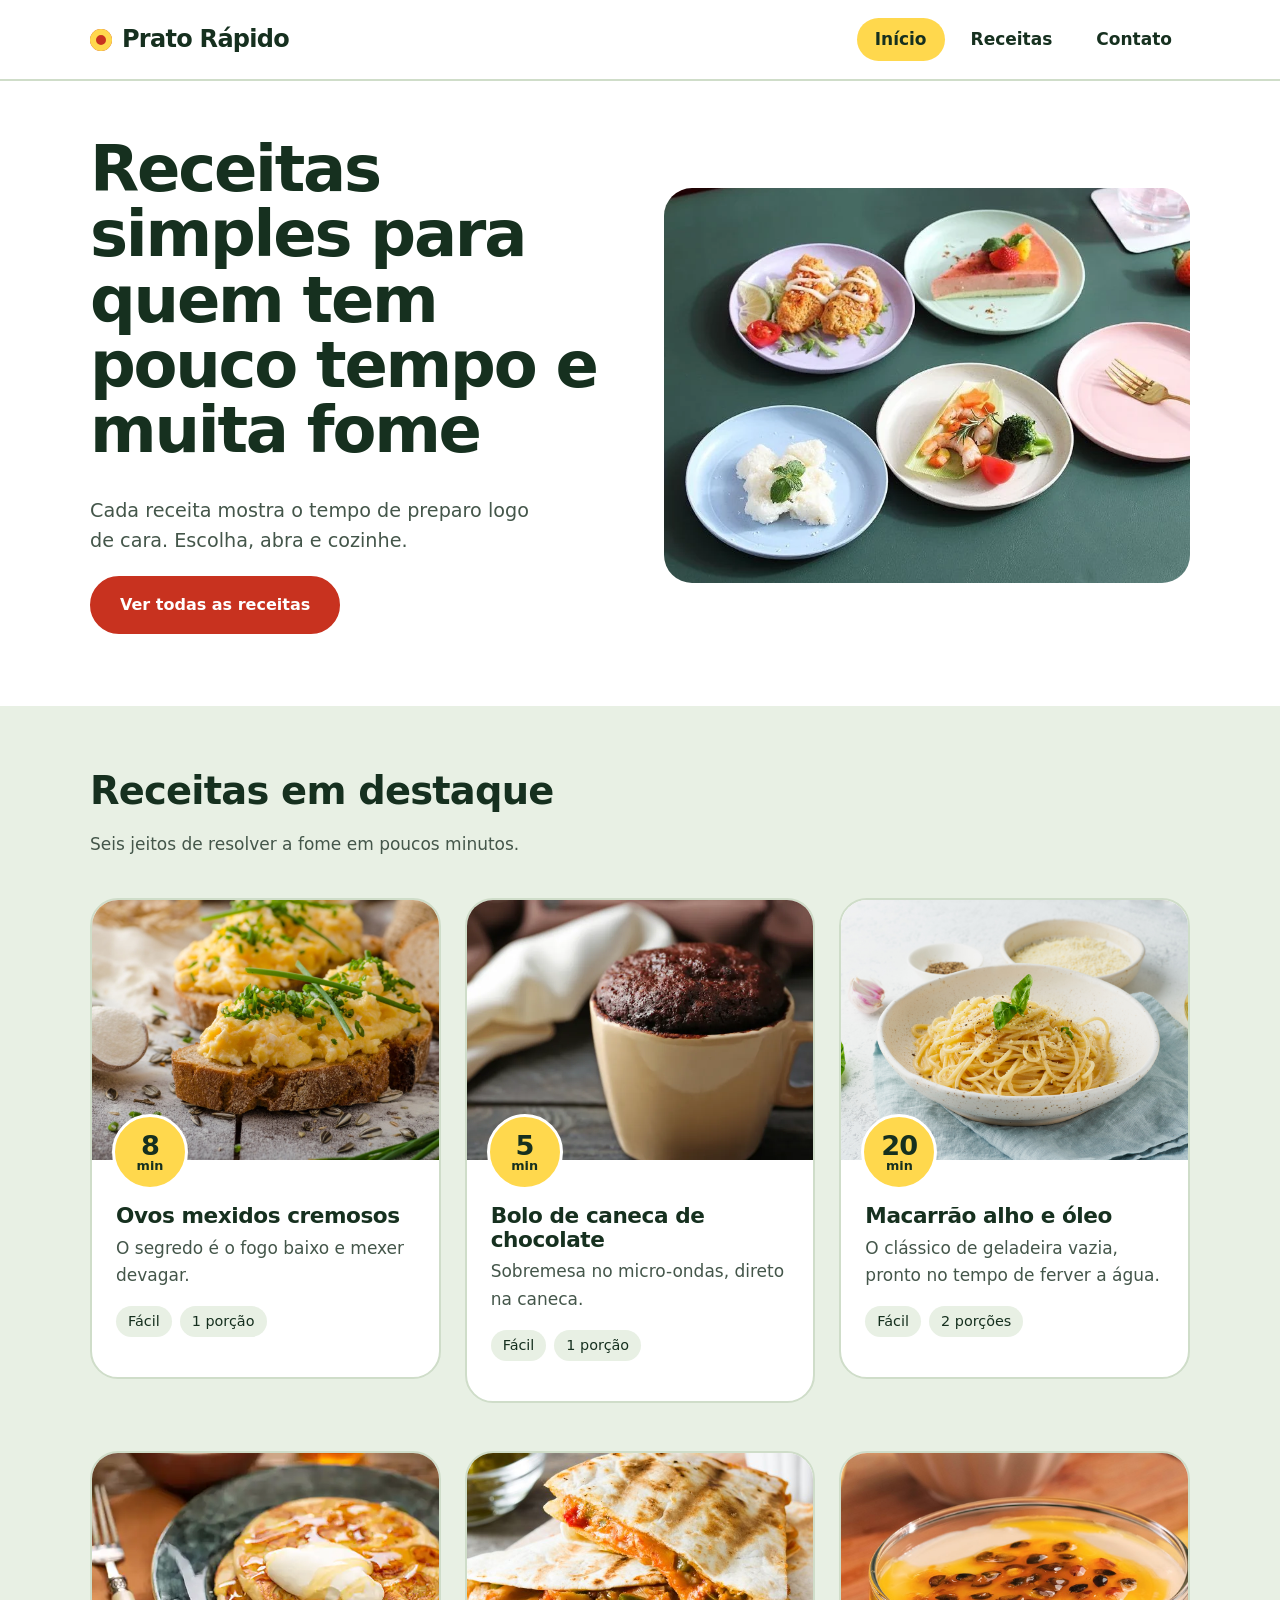
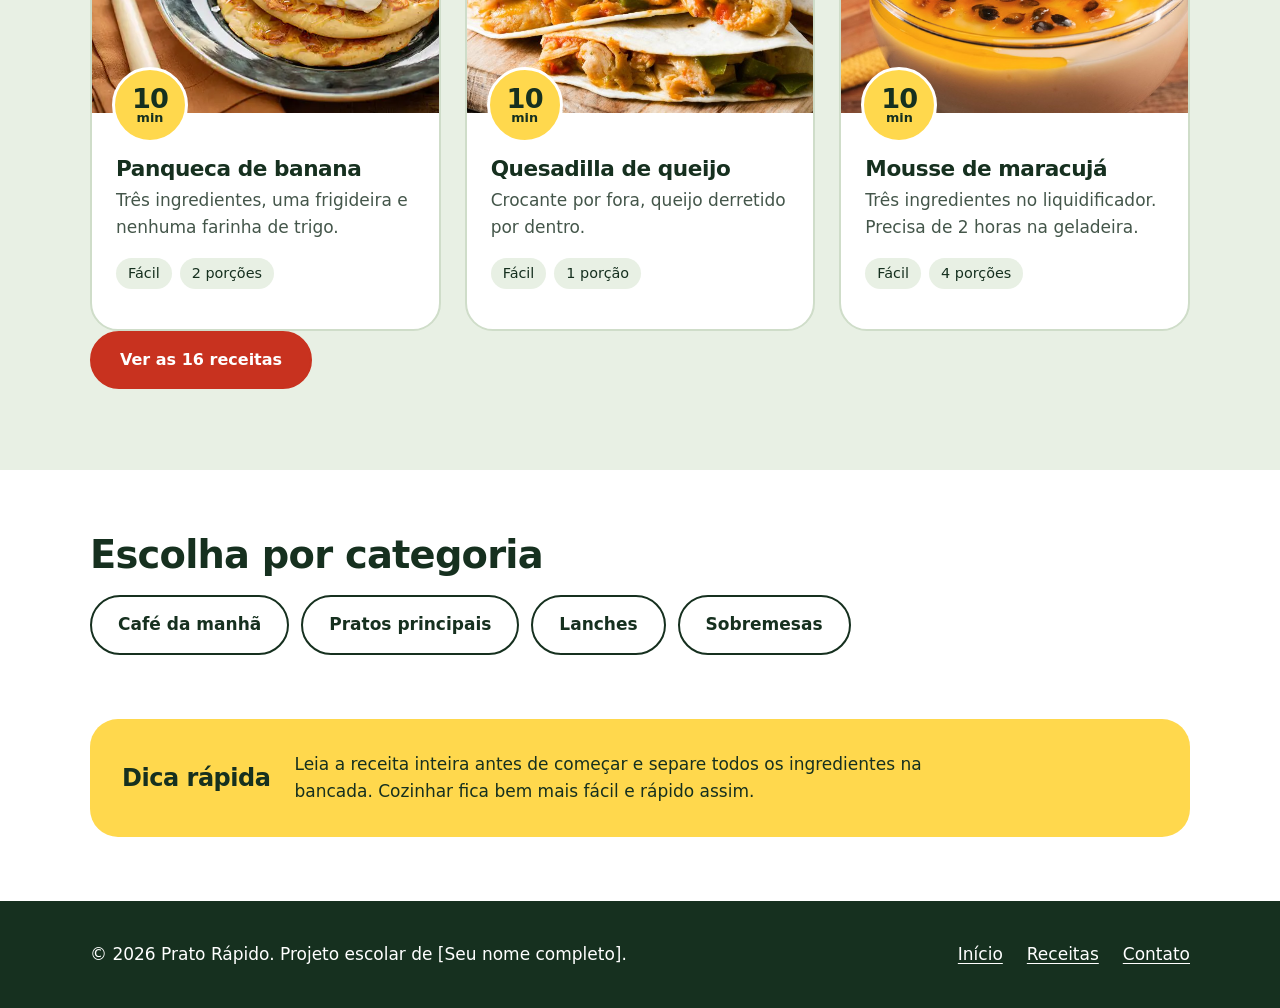
==== commit 786ed889: "refactor(html): reorganizar tags semânticas nas páginas html" ====
--- a/index.html
+++ b/index.html
@@ -26,7 +26,7 @@
     />
     <link
       rel="stylesheet"
-      href="/css/style.css"
+      href="css/style.css"
     />
   </head>
   <body>
@@ -100,7 +100,7 @@
         <div class="container">
           <h2 id="destaques-titulo">Receitas em destaque</h2>
           <p class="section-intro">
-            Três jeitos de resolver a fome em poucos minutos.
+            Seis jeitos de resolver a fome em poucos minutos.
           </p>
           <ul class="cards">
             <li class="card">
@@ -122,6 +122,33 @@
                     >
                   </h3>
                   <p>O segredo é o fogo baixo e mexer devagar.</p>
+                  <ul class="meta">
+                    <li>Fácil</li>
+                    <li>1 porção</li>
+                  </ul>
+                </div>
+              </article>
+            </li>
+
+            <li class="card">
+              <article class="card-article">
+                <figure class="card-media">
+                  <img
+                    src="img/bolo.webp"
+                    alt="Bolo de caneca de chocolate"
+                    width="800"
+                    height="600"
+                    loading="lazy"
+                  />
+                  <figcaption class="badge"><strong>5</strong> min</figcaption>
+                </figure>
+                <div class="card-body">
+                  <h3>
+                    <a href="receitas.html#bolo-caneca"
+                      >Bolo de caneca de chocolate</a
+                    >
+                  </h3>
+                  <p>Sobremesa no micro-ondas, direto na caneca.</p>
                   <ul class="meta">
                     <li>Fácil</li>
                     <li>1 porção</li>
@@ -164,21 +191,49 @@
               <article class="card-article">
                 <figure class="card-media">
                   <img
-                    src="img/bolo.webp"
-                    alt="Bolo de caneca de chocolate"
-                    width="800"
-                    height="600"
-                    loading="lazy"
-                  />
-                  <figcaption class="badge"><strong>5</strong> min</figcaption>
-                </figure>
-                <div class="card-body">
-                  <h3>
-                    <a href="receitas.html#bolo-caneca"
-                      >Bolo de caneca de chocolate</a
-                    >
-                  </h3>
-                  <p>Sobremesa no micro-ondas, direto na caneca.</p>
+                    src="img/panqueca.webp"
+                    alt="Panqueca de banana"
+                    width="800"
+                    height="600"
+                    loading="lazy"
+                  />
+                  <figcaption class="badge"><strong>10</strong> min</figcaption>
+                </figure>
+                <div class="card-body">
+                  <h3>
+                    <a href="receitas.html#panqueca-banana"
+                      >Panqueca de banana</a
+                    >
+                  </h3>
+                  <p>
+                    Três ingredientes, uma frigideira e nenhuma farinha de
+                    trigo.
+                  </p>
+                  <ul class="meta">
+                    <li>Fácil</li>
+                    <li>2 porções</li>
+                  </ul>
+                </div>
+              </article>
+            </li>
+
+            <li class="card">
+              <article class="card-article">
+                <figure class="card-media">
+                  <img
+                    src="img/quesadilla.jpg"
+                    alt="Quesadilla de queijo"
+                    width="800"
+                    height="600"
+                    loading="lazy"
+                  />
+                  <figcaption class="badge"><strong>10</strong> min</figcaption>
+                </figure>
+                <div class="card-body">
+                  <h3>
+                    <a href="receitas.html#quesadilla">Quesadilla de queijo</a>
+                  </h3>
+                  <p>Crocante por fora, queijo derretido por dentro.</p>
                   <ul class="meta">
                     <li>Fácil</li>
                     <li>1 porção</li>
@@ -186,7 +241,44 @@
                 </div>
               </article>
             </li>
+
+            <li class="card">
+              <article class="card-article">
+                <figure class="card-media">
+                  <img
+                    src="img/mousse.jpg"
+                    alt="Mousse de maracujá"
+                    width="800"
+                    height="600"
+                    loading="lazy"
+                  />
+                  <figcaption class="badge"><strong>10</strong> min</figcaption>
+                </figure>
+                <div class="card-body">
+                  <h3>
+                    <a href="receitas.html#mousse-maracuja"
+                      >Mousse de maracujá</a
+                    >
+                  </h3>
+                  <p>
+                    Três ingredientes no liquidificador. Precisa de 2 horas na
+                    geladeira.
+                  </p>
+                  <ul class="meta">
+                    <li>Fácil</li>
+                    <li>4 porções</li>
+                  </ul>
+                </div>
+              </article>
+            </li>
           </ul>
+          <p class="more">
+            <a
+              class="btn"
+              href="receitas.html"
+              >Ver as 16 receitas</a
+            >
+          </p>
         </div>
       </section>
 
@@ -235,5 +327,10 @@
         </nav>
       </div>
     </footer>
+
+    <script
+      src="script.js"
+      defer
+    ></script>
   </body>
 </html>
--- a/css/style.css
+++ b/css/style.css
@@ -1,27 +1,4 @@
-/* ===========================================================
-   PRATO RÁPIDO — global.css (Versão 1: HTML + CSS)
-   Layouts feitos com Flexbox.
-   =========================================================== */
-
-/* ---------- 1. Tokens ---------- */
-:root {
-  --leaf: #16301f; /* texto e rodapé */
-  --leaf-soft: #44564a; /* texto secundário */
-  --tomato: #c8321f; /* ações (contraste 5,3:1 com branco) */
-  --tomato-dark: #a82616;
-  --lemon: #ffd84d; /* selo de tempo e dica */
-  --sage: #e8f0e4; /* faixas de fundo */
-  --sage-line: #cfddc9; /* bordas */
-  --white: #ffffff;
-
-  --font-display: 'Bricolage Grotesque', 'Trebuchet MS', system-ui, sans-serif;
-  --font-body: 'DM Sans', system-ui, -apple-system, 'Segoe UI', sans-serif;
-
-  --radius-lg: 28px;
-  --radius-md: 16px;
-  --gap: 24px;
-  --max: 1100px;
-}
+/* ---------- 1. Cores e tipografia (valores diretos) ---------- */
 
 /* ---------- 2. Base ---------- */
 *,
@@ -32,11 +9,11 @@
 
 body {
   margin: 0;
-  font-family: var(--font-body);
+  font-family: 'DM Sans', system-ui, -apple-system, 'Segoe UI', sans-serif;
   font-size: 1.0625rem;
   line-height: 1.6;
-  color: var(--leaf);
-  background: var(--white);
+  color: #16301f;
+  background: #ffffff;
 }
 
 img {
@@ -60,7 +37,7 @@
 h2,
 h3,
 h4 {
-  font-family: var(--font-display);
+  font-family: 'Bricolage Grotesque', 'Trebuchet MS', system-ui, sans-serif;
   line-height: 1.1;
   letter-spacing: -0.02em;
   margin: 0 0 0.5em;
@@ -87,21 +64,21 @@
 }
 
 a {
-  color: var(--tomato);
+  color: #c8321f;
   text-underline-offset: 3px;
 }
 a:hover {
-  color: var(--tomato-dark);
+  color: #a82616;
 }
 
 :focus-visible {
-  outline: 3px solid var(--tomato);
+  outline: 3px solid #c8321f;
   outline-offset: 3px;
   border-radius: 4px;
 }
 
 .container {
-  width: min(100% - 48px, var(--max));
+  width: min(100% - 48px, 1100px);
   margin-inline: auto;
 }
 
@@ -109,21 +86,21 @@
   position: absolute;
   left: 16px;
   top: -80px;
-  background: var(--leaf);
-  color: var(--white);
+  background: #16301f;
+  color: #ffffff;
   padding: 10px 16px;
-  border-radius: var(--radius-md);
+  border-radius: 16px;
   z-index: 100;
 }
 .skip-link:focus {
   top: 12px;
-  color: var(--white);
+  color: #ffffff;
 }
 
 /* ---------- 3. Cabeçalho e menu (Flexbox) ---------- */
 .site-header {
-  background: var(--white);
-  border-bottom: 2px solid var(--sage-line);
+  background: #ffffff;
+  border-bottom: 2px solid #cfddc9;
 }
 .header-inner {
   display: flex;
@@ -137,11 +114,11 @@
   display: flex;
   align-items: center;
   gap: 10px;
-  font-family: var(--font-display);
+  font-family: 'Bricolage Grotesque', 'Trebuchet MS', system-ui, sans-serif;
   font-weight: 800;
   font-size: 1.5rem;
   letter-spacing: -0.03em;
-  color: var(--leaf);
+  color: #16301f;
   text-decoration: none;
 }
 .logo::before {
@@ -149,11 +126,11 @@
   width: 22px;
   height: 22px;
   border-radius: 50%;
-  background: var(--tomato);
-  box-shadow: inset 0 0 0 6px var(--lemon);
+  background: #c8321f;
+  box-shadow: inset 0 0 0 6px #ffd84d;
 }
 .logo:hover {
-  color: var(--leaf);
+  color: #16301f;
 }
 
 .main-nav ul {
@@ -167,27 +144,27 @@
   padding: 8px 18px;
   border-radius: 999px;
   font-weight: 700;
-  color: var(--leaf);
+  color: #16301f;
   text-decoration: none;
   transition: background-color 0.15s ease;
 }
 .main-nav a:hover {
-  background: var(--sage);
-  color: var(--leaf);
+  background: #e8f0e4;
+  color: #16301f;
 }
 .main-nav a[aria-current='page'] {
-  background: var(--lemon);
+  background: #ffd84d;
 }
 
 /* ---------- 4. Botões ---------- */
 .btn {
   display: inline-block;
   padding: 14px 28px;
-  border: 2px solid var(--tomato);
+  border: 2px solid #c8321f;
   border-radius: 999px;
-  background: var(--tomato);
-  color: var(--white);
-  font-family: var(--font-body);
+  background: #c8321f;
+  color: #ffffff;
+  font-family: 'DM Sans', system-ui, -apple-system, 'Segoe UI', sans-serif;
   font-size: 1rem;
   font-weight: 700;
   text-decoration: none;
@@ -197,9 +174,9 @@
     border-color 0.15s ease;
 }
 .btn:hover {
-  background: var(--tomato-dark);
-  border-color: var(--tomato-dark);
-  color: var(--white);
+  background: #a82616;
+  border-color: #a82616;
+  color: #ffffff;
 }
 
 /* ---------- 5. Hero ---------- */
@@ -216,7 +193,7 @@
 }
 .hero-text p {
   max-width: 38ch;
-  color: var(--leaf-soft);
+  color: #44564a;
   font-size: 1.2rem;
 }
 .hero-media {
@@ -226,8 +203,8 @@
   width: 100%;
   aspect-ratio: 4 / 3;
   object-fit: cover;
-  border-radius: var(--radius-lg);
-  background: var(--sage);
+  border-radius: 28px;
+  background: #e8f0e4;
 }
 
 /* ---------- 6. Seções ---------- */
@@ -235,11 +212,11 @@
   padding-block: 64px;
 }
 .band {
-  background: var(--sage);
+  background: #e8f0e4;
 }
 .section-intro {
   max-width: 56ch;
-  color: var(--leaf-soft);
+  color: #44564a;
   margin-bottom: 40px;
 }
 
@@ -248,7 +225,7 @@
   display: flex;
   flex-wrap: wrap;
   align-items: flex-start;
-  gap: 48px var(--gap);
+  gap: 48px 24px;
   list-style: none;
 }
 .card {
@@ -256,9 +233,9 @@
   max-width: 520px;
   display: flex;
   flex-direction: column;
-  background: var(--white);
-  border: 2px solid var(--sage-line);
-  border-radius: var(--radius-lg);
+  background: #ffffff;
+  border: 2px solid #cfddc9;
+  border-radius: 28px;
 }
 .card-media {
   position: relative;
@@ -267,8 +244,8 @@
   width: 100%;
   aspect-ratio: 4 / 3;
   object-fit: cover;
-  border-radius: calc(var(--radius-lg) - 2px) calc(var(--radius-lg) - 2px) 0 0;
-  background: var(--sage);
+  border-radius: calc(28px - 2px) calc(28px - 2px) 0 0;
+  background: #e8f0e4;
 }
 
 /* selo de tempo: elemento de assinatura do portal */
@@ -283,15 +260,15 @@
   align-items: center;
   justify-content: center;
   border-radius: 50%;
-  background: var(--lemon);
-  border: 3px solid var(--white);
-  color: var(--leaf);
+  background: #ffd84d;
+  border: 3px solid #ffffff;
+  color: #16301f;
   font-size: 0.8rem;
   font-weight: 700;
   line-height: 1;
 }
 .badge strong {
-  font-family: var(--font-display);
+  font-family: 'Bricolage Grotesque', 'Trebuchet MS', system-ui, sans-serif;
   font-size: 1.7rem;
   font-weight: 800;
   letter-spacing: -0.03em;
@@ -307,15 +284,15 @@
   margin-bottom: 0.3em;
 }
 .card-body h3 a {
-  color: var(--leaf);
+  color: #16301f;
   text-decoration: none;
 }
 .card-body h3 a:hover {
-  color: var(--tomato);
+  color: #c8321f;
   text-decoration: underline;
 }
 .card-body > p {
-  color: var(--leaf-soft);
+  color: #44564a;
 }
 
 .meta {
@@ -328,7 +305,7 @@
 .meta li {
   padding: 4px 12px;
   border-radius: 999px;
-  background: var(--sage);
+  background: #e8f0e4;
   font-size: 0.9rem;
   font-weight: 500;
 }
@@ -340,7 +317,7 @@
 summary {
   display: inline-block;
   padding: 10px 20px;
-  border: 2px solid var(--leaf);
+  border: 2px solid #16301f;
   border-radius: 999px;
   font-weight: 700;
   cursor: pointer;
@@ -351,14 +328,14 @@
   display: none;
 }
 summary:hover {
-  background: var(--lemon);
+  background: #ffd84d;
 }
 details[open] summary {
-  background: var(--leaf);
-  color: var(--white);
+  background: #16301f;
+  color: #ffffff;
 }
 details[open] summary:hover {
-  background: var(--leaf);
+  background: #16301f;
 }
 .recipe-steps {
   padding-top: 20px;
@@ -372,7 +349,7 @@
   margin-bottom: 6px;
 }
 .recipe-steps li::marker {
-  color: var(--tomato);
+  color: #c8321f;
   font-weight: 700;
 }
 
@@ -386,17 +363,17 @@
 .chips a {
   display: block;
   padding: 14px 26px;
-  border: 2px solid var(--leaf);
+  border: 2px solid #16301f;
   border-radius: 999px;
-  background: var(--white);
-  color: var(--leaf);
+  background: #ffffff;
+  color: #16301f;
   font-weight: 700;
   text-decoration: none;
   transition: background-color 0.15s ease;
 }
 .chips a:hover {
-  background: var(--lemon);
-  color: var(--leaf);
+  background: #ffd84d;
+  color: #16301f;
 }
 
 /* ---------- 9. Dica rápida (aside) ---------- */
@@ -405,8 +382,8 @@
   align-items: center;
   gap: 24px;
   padding: 32px;
-  border-radius: var(--radius-lg);
-  background: var(--lemon);
+  border-radius: 28px;
+  background: #ffd84d;
 }
 .tip h2 {
   font-size: 1.5rem;
@@ -425,7 +402,7 @@
 }
 .page-head p {
   max-width: 56ch;
-  color: var(--leaf-soft);
+  color: #44564a;
   font-size: 1.15rem;
 }
 .category-nav {
@@ -435,7 +412,7 @@
   padding-block: 40px;
 }
 .category-block + .category-block {
-  border-top: 2px solid var(--sage-line);
+  border-top: 2px solid #cfddc9;
 }
 .category-block h2 {
   margin-bottom: 32px;
@@ -453,9 +430,9 @@
 .about-box {
   flex: 1 1 32%;
   padding: 28px;
-  border: 2px solid var(--sage-line);
-  border-radius: var(--radius-lg);
-  background: var(--sage);
+  border: 2px solid #cfddc9;
+  border-radius: 28px;
+  background: #e8f0e4;
 }
 .about-box p:last-child {
   margin-bottom: 0;
@@ -480,12 +457,12 @@
 .field textarea {
   width: 100%;
   padding: 12px 16px;
-  border: 2px solid var(--sage-line);
-  border-radius: var(--radius-md);
-  background: var(--white);
-  font-family: var(--font-body);
+  border: 2px solid #cfddc9;
+  border-radius: 16px;
+  background: #ffffff;
+  font-family: 'DM Sans', system-ui, -apple-system, 'Segoe UI', sans-serif;
   font-size: 1rem;
-  color: var(--leaf);
+  color: #16301f;
 }
 .field textarea {
   min-height: 150px;
@@ -494,17 +471,17 @@
 .field input:hover,
 .field select:hover,
 .field textarea:hover {
-  border-color: var(--leaf-soft);
+  border-color: #44564a;
 }
 .field input:focus,
 .field select:focus,
 .field textarea:focus {
-  outline: 3px solid var(--lemon);
-  border-color: var(--leaf);
+  outline: 3px solid #ffd84d;
+  border-color: #16301f;
 }
 .field-hint {
   font-size: 0.9rem;
-  color: var(--leaf-soft);
+  color: #44564a;
 }
 .radio-group {
   display: flex;
@@ -520,13 +497,13 @@
 .radio-group input {
   width: 20px;
   height: 20px;
-  accent-color: var(--tomato);
+  accent-color: #c8321f;
 }
 
 /* ---------- 12. Rodapé ---------- */
 .site-footer {
-  background: var(--leaf);
-  color: var(--white);
+  background: #16301f;
+  color: #ffffff;
   padding-block: 40px;
 }
 .footer-inner {
@@ -546,14 +523,14 @@
   list-style: none;
 }
 .site-footer a {
-  color: var(--white);
+  color: #ffffff;
   text-underline-offset: 3px;
 }
 .site-footer a:hover {
-  color: var(--lemon);
+  color: #ffd84d;
 }
 .site-footer :focus-visible {
-  outline-color: var(--lemon);
+  outline-color: #ffd84d;
 }
 
 /* ---------- 13. Responsivo ---------- */
@@ -579,7 +556,7 @@
     font-size: 1rem;
   }
   .container {
-    width: min(100% - 32px, var(--max));
+    width: min(100% - 32px, 1100px);
   }
   .hero {
     padding-block: 32px 48px;
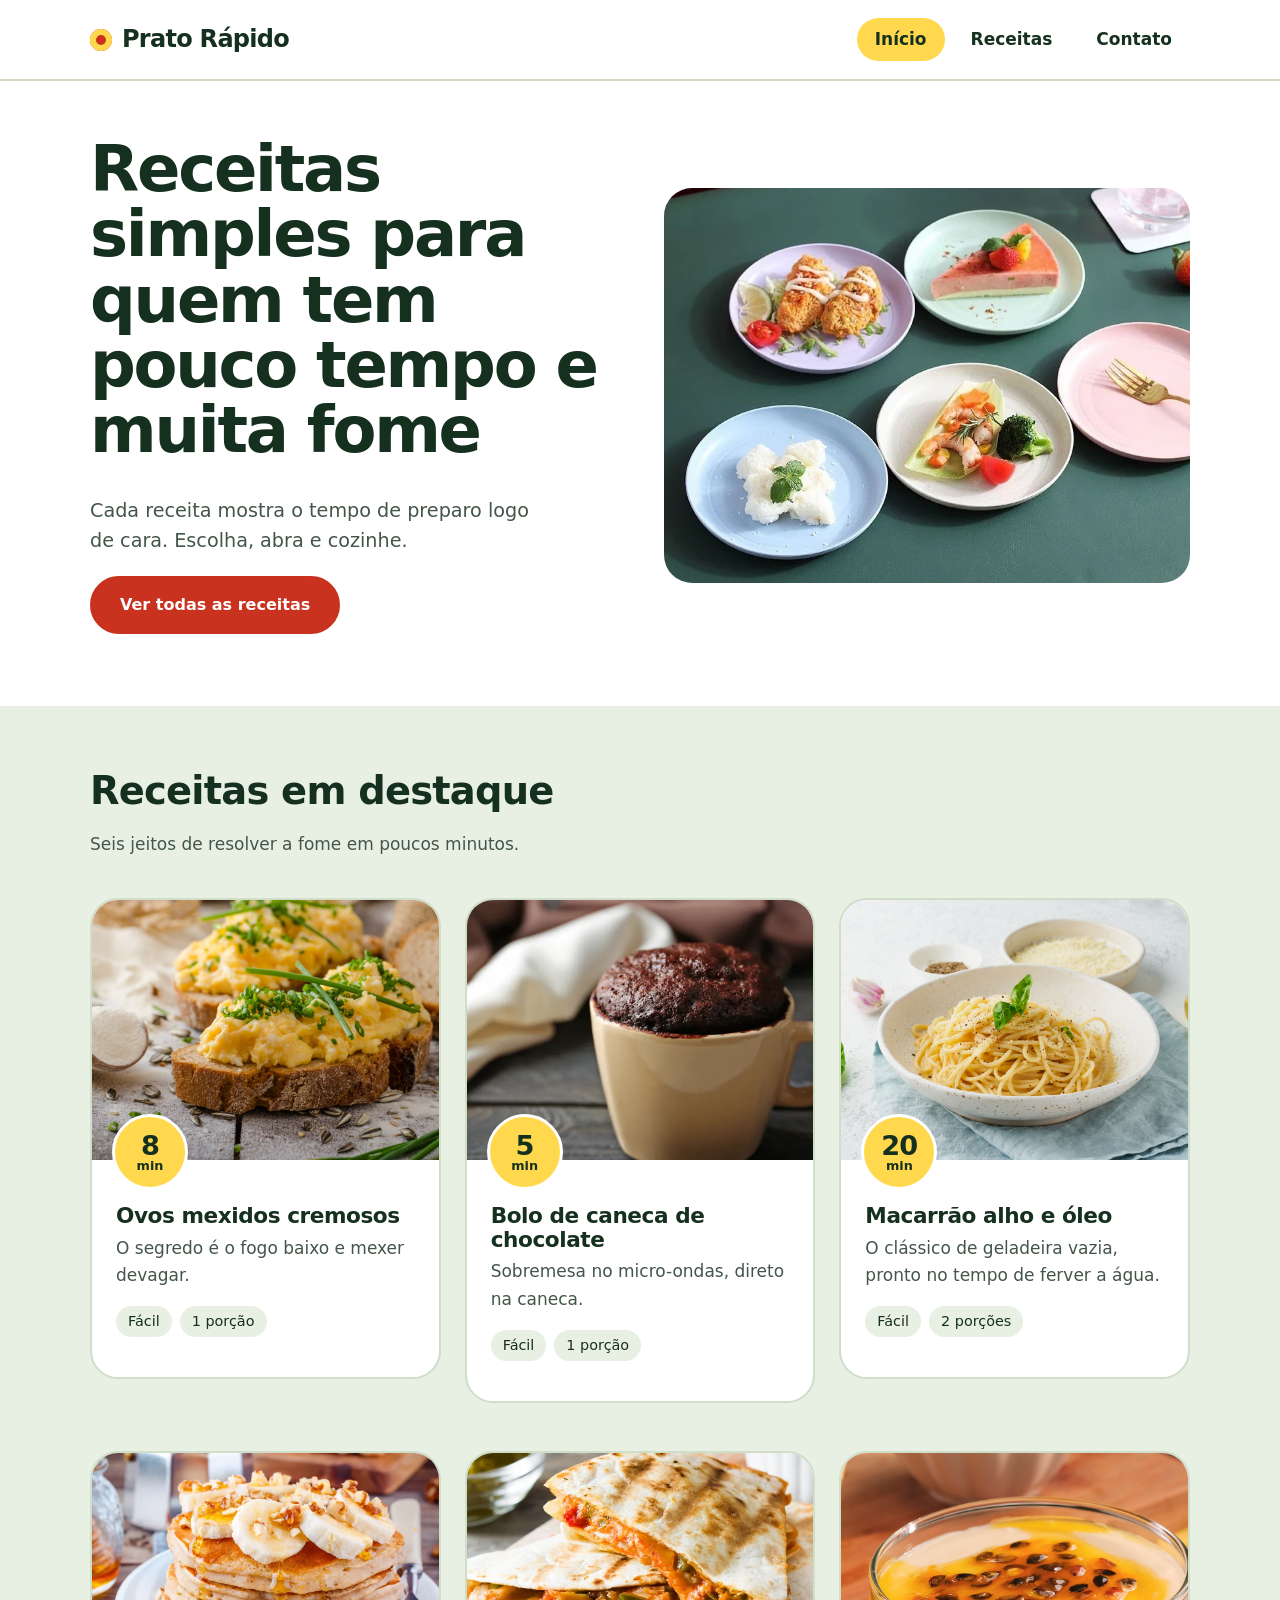
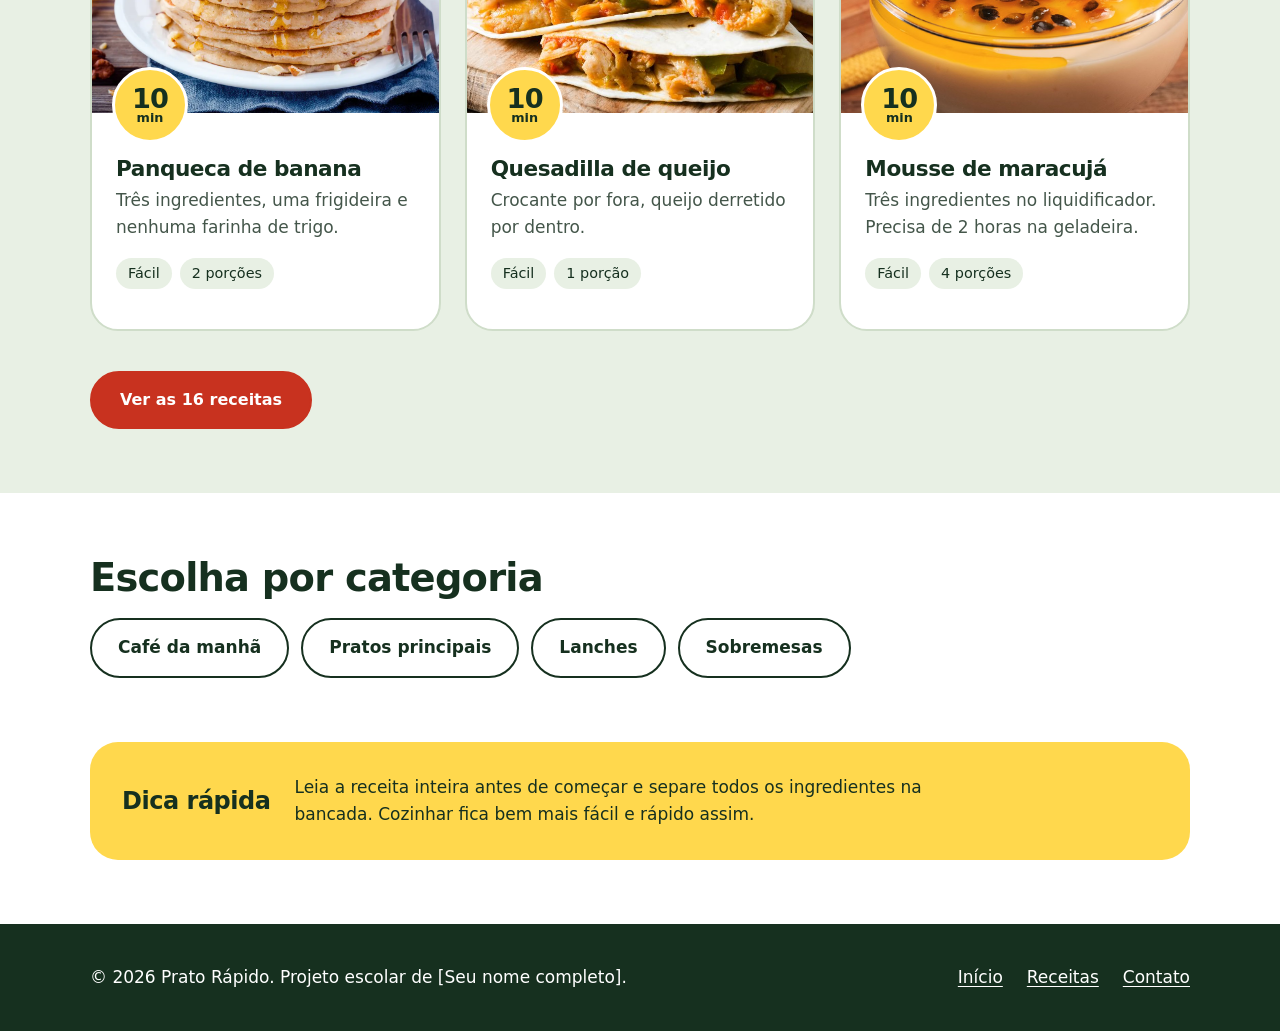
==== commit aba9b372: "feat: adiciona novas seções aos arquivos .html" ====
--- a/index.html
+++ b/index.html
@@ -117,7 +117,7 @@
                 </figure>
                 <div class="card-body">
                   <h3>
-                    <a href="receitas.html#ovos-mexidos"
+                    <a href="receita.html?id=ovos-mexidos"
                       >Ovos mexidos cremosos</a
                     >
                   </h3>
@@ -144,7 +144,7 @@
                 </figure>
                 <div class="card-body">
                   <h3>
-                    <a href="receitas.html#bolo-caneca"
+                    <a href="receita.html?id=bolo-caneca"
                       >Bolo de caneca de chocolate</a
                     >
                   </h3>
@@ -171,7 +171,7 @@
                 </figure>
                 <div class="card-body">
                   <h3>
-                    <a href="receitas.html#macarrao-alho-oleo"
+                    <a href="receita.html?id=macarrao-alho-oleo"
                       >Macarrão alho e óleo</a
                     >
                   </h3>
@@ -201,7 +201,7 @@
                 </figure>
                 <div class="card-body">
                   <h3>
-                    <a href="receitas.html#panqueca-banana"
+                    <a href="receita.html?id=panqueca-banana"
                       >Panqueca de banana</a
                     >
                   </h3>
@@ -231,7 +231,9 @@
                 </figure>
                 <div class="card-body">
                   <h3>
-                    <a href="receitas.html#quesadilla">Quesadilla de queijo</a>
+                    <a href="receita.html?id=quesadilla"
+                      >Quesadilla de queijo</a
+                    >
                   </h3>
                   <p>Crocante por fora, queijo derretido por dentro.</p>
                   <ul class="meta">
@@ -256,7 +258,7 @@
                 </figure>
                 <div class="card-body">
                   <h3>
-                    <a href="receitas.html#mousse-maracuja"
+                    <a href="receita.html?id=mousse-maracuja"
                       >Mousse de maracujá</a
                     >
                   </h3>
--- a/css/style.css
+++ b/css/style.css
@@ -1,4 +1,27 @@
-/* ---------- 1. Cores e tipografia (valores diretos) ---------- */
+/* ===========================================================
+   PRATO RÁPIDO — global.css (Versão 1: HTML + CSS)
+   Layouts feitos com Flexbox.
+   =========================================================== */
+
+/* ---------- 1. Tokens ---------- */
+:root {
+  --leaf: #16301f; /* texto e rodapé */
+  --leaf-soft: #44564a; /* texto secundário */
+  --tomato: #c8321f; /* ações (contraste 5,3:1 com branco) */
+  --tomato-dark: #a82616;
+  --lemon: #ffd84d; /* selo de tempo e dica */
+  --sage: #e8f0e4; /* faixas de fundo */
+  --sage-line: #cfddc9; /* bordas */
+  --white: #ffffff;
+
+  --font-display: 'Bricolage Grotesque', 'Trebuchet MS', system-ui, sans-serif;
+  --font-body: 'DM Sans', system-ui, -apple-system, 'Segoe UI', sans-serif;
+
+  --radius-lg: 28px;
+  --radius-md: 16px;
+  --gap: 24px;
+  --max: 1100px;
+}
 
 /* ---------- 2. Base ---------- */
 *,
@@ -9,11 +32,11 @@
 
 body {
   margin: 0;
-  font-family: 'DM Sans', system-ui, -apple-system, 'Segoe UI', sans-serif;
+  font-family: var(--font-body);
   font-size: 1.0625rem;
   line-height: 1.6;
-  color: #16301f;
-  background: #ffffff;
+  color: var(--leaf);
+  background: var(--white);
 }
 
 img {
@@ -37,7 +60,7 @@
 h2,
 h3,
 h4 {
-  font-family: 'Bricolage Grotesque', 'Trebuchet MS', system-ui, sans-serif;
+  font-family: var(--font-display);
   line-height: 1.1;
   letter-spacing: -0.02em;
   margin: 0 0 0.5em;
@@ -64,21 +87,21 @@
 }
 
 a {
-  color: #c8321f;
+  color: var(--tomato);
   text-underline-offset: 3px;
 }
 a:hover {
-  color: #a82616;
+  color: var(--tomato-dark);
 }
 
 :focus-visible {
-  outline: 3px solid #c8321f;
+  outline: 3px solid var(--tomato);
   outline-offset: 3px;
   border-radius: 4px;
 }
 
 .container {
-  width: min(100% - 48px, 1100px);
+  width: min(100% - 48px, var(--max));
   margin-inline: auto;
 }
 
@@ -86,21 +109,21 @@
   position: absolute;
   left: 16px;
   top: -80px;
-  background: #16301f;
-  color: #ffffff;
+  background: var(--leaf);
+  color: var(--white);
   padding: 10px 16px;
-  border-radius: 16px;
+  border-radius: var(--radius-md);
   z-index: 100;
 }
 .skip-link:focus {
   top: 12px;
-  color: #ffffff;
+  color: var(--white);
 }
 
 /* ---------- 3. Cabeçalho e menu (Flexbox) ---------- */
 .site-header {
-  background: #ffffff;
-  border-bottom: 2px solid #cfddc9;
+  background: var(--white);
+  border-bottom: 2px solid var(--sage-line);
 }
 .header-inner {
   display: flex;
@@ -114,11 +137,11 @@
   display: flex;
   align-items: center;
   gap: 10px;
-  font-family: 'Bricolage Grotesque', 'Trebuchet MS', system-ui, sans-serif;
+  font-family: var(--font-display);
   font-weight: 800;
   font-size: 1.5rem;
   letter-spacing: -0.03em;
-  color: #16301f;
+  color: var(--leaf);
   text-decoration: none;
 }
 .logo::before {
@@ -126,11 +149,11 @@
   width: 22px;
   height: 22px;
   border-radius: 50%;
-  background: #c8321f;
-  box-shadow: inset 0 0 0 6px #ffd84d;
+  background: var(--tomato);
+  box-shadow: inset 0 0 0 6px var(--lemon);
 }
 .logo:hover {
-  color: #16301f;
+  color: var(--leaf);
 }
 
 .main-nav ul {
@@ -144,27 +167,27 @@
   padding: 8px 18px;
   border-radius: 999px;
   font-weight: 700;
-  color: #16301f;
+  color: var(--leaf);
   text-decoration: none;
   transition: background-color 0.15s ease;
 }
 .main-nav a:hover {
-  background: #e8f0e4;
-  color: #16301f;
+  background: var(--sage);
+  color: var(--leaf);
 }
 .main-nav a[aria-current='page'] {
-  background: #ffd84d;
+  background: var(--lemon);
 }
 
 /* ---------- 4. Botões ---------- */
 .btn {
   display: inline-block;
   padding: 14px 28px;
-  border: 2px solid #c8321f;
+  border: 2px solid var(--tomato);
   border-radius: 999px;
-  background: #c8321f;
-  color: #ffffff;
-  font-family: 'DM Sans', system-ui, -apple-system, 'Segoe UI', sans-serif;
+  background: var(--tomato);
+  color: var(--white);
+  font-family: var(--font-body);
   font-size: 1rem;
   font-weight: 700;
   text-decoration: none;
@@ -174,9 +197,9 @@
     border-color 0.15s ease;
 }
 .btn:hover {
-  background: #a82616;
-  border-color: #a82616;
-  color: #ffffff;
+  background: var(--tomato-dark);
+  border-color: var(--tomato-dark);
+  color: var(--white);
 }
 
 /* ---------- 5. Hero ---------- */
@@ -193,7 +216,7 @@
 }
 .hero-text p {
   max-width: 38ch;
-  color: #44564a;
+  color: var(--leaf-soft);
   font-size: 1.2rem;
 }
 .hero-media {
@@ -203,8 +226,8 @@
   width: 100%;
   aspect-ratio: 4 / 3;
   object-fit: cover;
-  border-radius: 28px;
-  background: #e8f0e4;
+  border-radius: var(--radius-lg);
+  background: var(--sage);
 }
 
 /* ---------- 6. Seções ---------- */
@@ -212,11 +235,11 @@
   padding-block: 64px;
 }
 .band {
-  background: #e8f0e4;
+  background: var(--sage);
 }
 .section-intro {
   max-width: 56ch;
-  color: #44564a;
+  color: var(--leaf-soft);
   margin-bottom: 40px;
 }
 
@@ -225,7 +248,7 @@
   display: flex;
   flex-wrap: wrap;
   align-items: flex-start;
-  gap: 48px 24px;
+  gap: 48px var(--gap);
   list-style: none;
 }
 .card {
@@ -233,9 +256,9 @@
   max-width: 520px;
   display: flex;
   flex-direction: column;
-  background: #ffffff;
-  border: 2px solid #cfddc9;
-  border-radius: 28px;
+  background: var(--white);
+  border: 2px solid var(--sage-line);
+  border-radius: var(--radius-lg);
 }
 .card-media {
   position: relative;
@@ -244,8 +267,8 @@
   width: 100%;
   aspect-ratio: 4 / 3;
   object-fit: cover;
-  border-radius: calc(28px - 2px) calc(28px - 2px) 0 0;
-  background: #e8f0e4;
+  border-radius: calc(var(--radius-lg) - 2px) calc(var(--radius-lg) - 2px) 0 0;
+  background: var(--sage);
 }
 
 /* selo de tempo: elemento de assinatura do portal */
@@ -260,15 +283,15 @@
   align-items: center;
   justify-content: center;
   border-radius: 50%;
-  background: #ffd84d;
-  border: 3px solid #ffffff;
-  color: #16301f;
+  background: var(--lemon);
+  border: 3px solid var(--white);
+  color: var(--leaf);
   font-size: 0.8rem;
   font-weight: 700;
   line-height: 1;
 }
 .badge strong {
-  font-family: 'Bricolage Grotesque', 'Trebuchet MS', system-ui, sans-serif;
+  font-family: var(--font-display);
   font-size: 1.7rem;
   font-weight: 800;
   letter-spacing: -0.03em;
@@ -284,15 +307,15 @@
   margin-bottom: 0.3em;
 }
 .card-body h3 a {
-  color: #16301f;
+  color: var(--leaf);
   text-decoration: none;
 }
 .card-body h3 a:hover {
-  color: #c8321f;
+  color: var(--tomato);
   text-decoration: underline;
 }
 .card-body > p {
-  color: #44564a;
+  color: var(--leaf-soft);
 }
 
 .meta {
@@ -305,7 +328,7 @@
 .meta li {
   padding: 4px 12px;
   border-radius: 999px;
-  background: #e8f0e4;
+  background: var(--sage);
   font-size: 0.9rem;
   font-weight: 500;
 }
@@ -317,7 +340,7 @@
 summary {
   display: inline-block;
   padding: 10px 20px;
-  border: 2px solid #16301f;
+  border: 2px solid var(--leaf);
   border-radius: 999px;
   font-weight: 700;
   cursor: pointer;
@@ -328,14 +351,14 @@
   display: none;
 }
 summary:hover {
-  background: #ffd84d;
+  background: var(--lemon);
 }
 details[open] summary {
-  background: #16301f;
-  color: #ffffff;
+  background: var(--leaf);
+  color: var(--white);
 }
 details[open] summary:hover {
-  background: #16301f;
+  background: var(--leaf);
 }
 .recipe-steps {
   padding-top: 20px;
@@ -349,7 +372,7 @@
   margin-bottom: 6px;
 }
 .recipe-steps li::marker {
-  color: #c8321f;
+  color: var(--tomato);
   font-weight: 700;
 }
 
@@ -363,17 +386,17 @@
 .chips a {
   display: block;
   padding: 14px 26px;
-  border: 2px solid #16301f;
+  border: 2px solid var(--leaf);
   border-radius: 999px;
-  background: #ffffff;
-  color: #16301f;
+  background: var(--white);
+  color: var(--leaf);
   font-weight: 700;
   text-decoration: none;
   transition: background-color 0.15s ease;
 }
 .chips a:hover {
-  background: #ffd84d;
-  color: #16301f;
+  background: var(--lemon);
+  color: var(--leaf);
 }
 
 /* ---------- 9. Dica rápida (aside) ---------- */
@@ -382,8 +405,8 @@
   align-items: center;
   gap: 24px;
   padding: 32px;
-  border-radius: 28px;
-  background: #ffd84d;
+  border-radius: var(--radius-lg);
+  background: var(--lemon);
 }
 .tip h2 {
   font-size: 1.5rem;
@@ -402,7 +425,7 @@
 }
 .page-head p {
   max-width: 56ch;
-  color: #44564a;
+  color: var(--leaf-soft);
   font-size: 1.15rem;
 }
 .category-nav {
@@ -412,7 +435,7 @@
   padding-block: 40px;
 }
 .category-block + .category-block {
-  border-top: 2px solid #cfddc9;
+  border-top: 2px solid var(--sage-line);
 }
 .category-block h2 {
   margin-bottom: 32px;
@@ -430,9 +453,9 @@
 .about-box {
   flex: 1 1 32%;
   padding: 28px;
-  border: 2px solid #cfddc9;
-  border-radius: 28px;
-  background: #e8f0e4;
+  border: 2px solid var(--sage-line);
+  border-radius: var(--radius-lg);
+  background: var(--sage);
 }
 .about-box p:last-child {
   margin-bottom: 0;
@@ -457,12 +480,12 @@
 .field textarea {
   width: 100%;
   padding: 12px 16px;
-  border: 2px solid #cfddc9;
-  border-radius: 16px;
-  background: #ffffff;
-  font-family: 'DM Sans', system-ui, -apple-system, 'Segoe UI', sans-serif;
+  border: 2px solid var(--sage-line);
+  border-radius: var(--radius-md);
+  background: var(--white);
+  font-family: var(--font-body);
   font-size: 1rem;
-  color: #16301f;
+  color: var(--leaf);
 }
 .field textarea {
   min-height: 150px;
@@ -471,17 +494,17 @@
 .field input:hover,
 .field select:hover,
 .field textarea:hover {
-  border-color: #44564a;
+  border-color: var(--leaf-soft);
 }
 .field input:focus,
 .field select:focus,
 .field textarea:focus {
-  outline: 3px solid #ffd84d;
-  border-color: #16301f;
+  outline: 3px solid var(--lemon);
+  border-color: var(--leaf);
 }
 .field-hint {
   font-size: 0.9rem;
-  color: #44564a;
+  color: var(--leaf-soft);
 }
 .radio-group {
   display: flex;
@@ -497,13 +520,13 @@
 .radio-group input {
   width: 20px;
   height: 20px;
-  accent-color: #c8321f;
+  accent-color: var(--tomato);
 }
 
 /* ---------- 12. Rodapé ---------- */
 .site-footer {
-  background: #16301f;
-  color: #ffffff;
+  background: var(--leaf);
+  color: var(--white);
   padding-block: 40px;
 }
 .footer-inner {
@@ -523,14 +546,14 @@
   list-style: none;
 }
 .site-footer a {
-  color: #ffffff;
+  color: var(--white);
   text-underline-offset: 3px;
 }
 .site-footer a:hover {
-  color: #ffd84d;
+  color: var(--lemon);
 }
 .site-footer :focus-visible {
-  outline-color: #ffd84d;
+  outline-color: var(--lemon);
 }
 
 /* ---------- 13. Responsivo ---------- */
@@ -556,7 +579,7 @@
     font-size: 1rem;
   }
   .container {
-    width: min(100% - 32px, 1100px);
+    width: min(100% - 32px, var(--max));
   }
   .hero {
     padding-block: 32px 48px;
@@ -599,3 +622,271 @@
 .tip-wrap {
   padding-bottom: 64px;
 }
+
+/* ===========================================================
+   VERSÃO 2 — interações
+   =========================================================== */
+[hidden] {
+  display: none !important;
+}
+
+/* receitas: 2 por linha (4 por categoria = 2 x 2) */
+.category-block .card {
+  flex: 1 1 calc(50% - 12px);
+  max-width: calc(50% - 12px);
+}
+
+/* home: botão abaixo dos cards */
+.more {
+  margin: 40px 0 0;
+}
+
+/* barra de filtros */
+.toolbar-wrap {
+  padding-bottom: 8px;
+}
+.toolbar {
+  display: flex;
+  flex-direction: column;
+  gap: 16px;
+}
+.search-field input {
+  width: 100%;
+  max-width: 460px;
+  padding: 12px 18px;
+  border: 2px solid var(--sage-line);
+  border-radius: 999px;
+  font-family: var(--font-body);
+  font-size: 1rem;
+  color: var(--leaf);
+  background: var(--white);
+}
+.search-field input:hover {
+  border-color: var(--leaf-soft);
+}
+.search-field input:focus {
+  outline: 3px solid var(--lemon);
+  border-color: var(--leaf);
+}
+.chip-group {
+  display: flex;
+  flex-wrap: wrap;
+  gap: 10px;
+}
+.chip {
+  padding: 10px 20px;
+  border: 2px solid var(--leaf);
+  border-radius: 999px;
+  background: var(--white);
+  color: var(--leaf);
+  font-family: var(--font-body);
+  font-size: 1rem;
+  font-weight: 700;
+  cursor: pointer;
+  transition: background-color 0.15s ease;
+}
+.chip:hover {
+  background: var(--lemon);
+}
+.chip[aria-pressed='true'] {
+  background: var(--leaf);
+  color: var(--white);
+}
+.indicador {
+  margin: 0;
+  font-size: 0.95rem;
+  color: var(--leaf-soft);
+}
+.empty-msg {
+  padding-block: 32px;
+  font-weight: 700;
+}
+
+/* favoritar: botão sobre a foto */
+.fav-btn {
+  position: absolute;
+  top: 14px;
+  right: 14px;
+  width: 44px;
+  height: 44px;
+  display: flex;
+  align-items: center;
+  justify-content: center;
+  border: 2px solid var(--leaf);
+  border-radius: 50%;
+  background: var(--white);
+  color: var(--leaf);
+  font-size: 1.4rem;
+  line-height: 1;
+  cursor: pointer;
+  transition:
+    background-color 0.15s ease,
+    transform 0.15s ease;
+}
+.fav-btn:hover {
+  background: var(--lemon);
+  transform: scale(1.06);
+}
+.fav-btn.is-on {
+  color: var(--tomato);
+}
+
+/* ações do card: "funcionou pra mim" e estrelas */
+.card-actions {
+  display: flex;
+  flex-wrap: wrap;
+  align-items: center;
+  justify-content: space-between;
+  gap: 10px 16px;
+  margin-bottom: 12px;
+}
+.used-btn {
+  padding: 6px 14px;
+  border: 2px solid var(--sage-line);
+  border-radius: 999px;
+  background: var(--white);
+  color: var(--leaf);
+  font-family: var(--font-body);
+  font-size: 0.9rem;
+  font-weight: 700;
+  cursor: pointer;
+  transition:
+    background-color 0.15s ease,
+    border-color 0.15s ease;
+}
+.used-btn:hover {
+  border-color: var(--leaf);
+}
+.used-btn.is-on {
+  background: var(--sage);
+  border-color: var(--leaf);
+}
+.used-btn.is-on::before {
+  content: '✓ ';
+  color: var(--leaf);
+}
+
+.stars {
+  display: flex;
+  gap: 2px;
+}
+.star {
+  padding: 0 2px;
+  border: 0;
+  background: none;
+  color: var(--leaf);
+  font-size: 1.5rem;
+  line-height: 1;
+  cursor: pointer;
+}
+.star:hover {
+  color: var(--tomato);
+}
+.star.is-on {
+  color: var(--tomato);
+}
+
+/* nota pessoal */
+.link-btn,
+.note-toggle {
+  align-self: flex-start;
+  padding: 4px 0;
+  border: 0;
+  background: none;
+  color: var(--leaf-soft);
+  font-family: var(--font-body);
+  font-size: 0.95rem;
+  font-weight: 500;
+  text-decoration: underline;
+  text-underline-offset: 3px;
+  cursor: pointer;
+}
+.link-btn:hover,
+.note-toggle:hover {
+  color: var(--tomato);
+}
+.note-toggle {
+  margin-bottom: 8px;
+}
+.note-panel {
+  display: flex;
+  flex-direction: column;
+  gap: 6px;
+  margin-bottom: 16px;
+}
+.note-panel label {
+  font-size: 0.9rem;
+  font-weight: 700;
+}
+.note-panel textarea {
+  width: 100%;
+  padding: 10px 14px;
+  border: 2px solid var(--sage-line);
+  border-radius: var(--radius-md);
+  font-family: var(--font-body);
+  font-size: 0.95rem;
+  color: var(--leaf);
+  resize: vertical;
+}
+.note-panel textarea:focus {
+  outline: 3px solid var(--lemon);
+  border-color: var(--leaf);
+}
+.note-status {
+  min-height: 1.2em;
+  font-size: 0.85rem;
+  color: var(--leaf-soft);
+}
+
+/* contato: foto, erros e retorno */
+.field input[type='file'] {
+  padding: 10px;
+  font-size: 0.95rem;
+}
+.photo-preview {
+  display: flex;
+  align-items: flex-end;
+  gap: 16px;
+  margin-top: 8px;
+}
+.photo-preview img {
+  width: 160px;
+  height: 120px;
+  object-fit: cover;
+  border: 2px solid var(--sage-line);
+  border-radius: var(--radius-md);
+}
+.field input[aria-invalid='true'],
+.field textarea[aria-invalid='true'] {
+  border-color: var(--tomato);
+}
+.field-error {
+  margin: 0;
+  font-size: 0.9rem;
+  font-weight: 700;
+  color: var(--tomato);
+}
+.form-feedback {
+  margin: 16px 0 0;
+  font-weight: 700;
+  color: var(--leaf);
+}
+.form-feedback.is-error {
+  color: var(--tomato);
+}
+
+@media (max-width: 700px) {
+  .category-block .card {
+    flex-basis: 100%;
+    max-width: none;
+  }
+}
+
+.visually-hidden {
+  position: absolute;
+  width: 1px;
+  height: 1px;
+  overflow: hidden;
+  clip: rect(0 0 0 0);
+  white-space: nowrap;
+}
